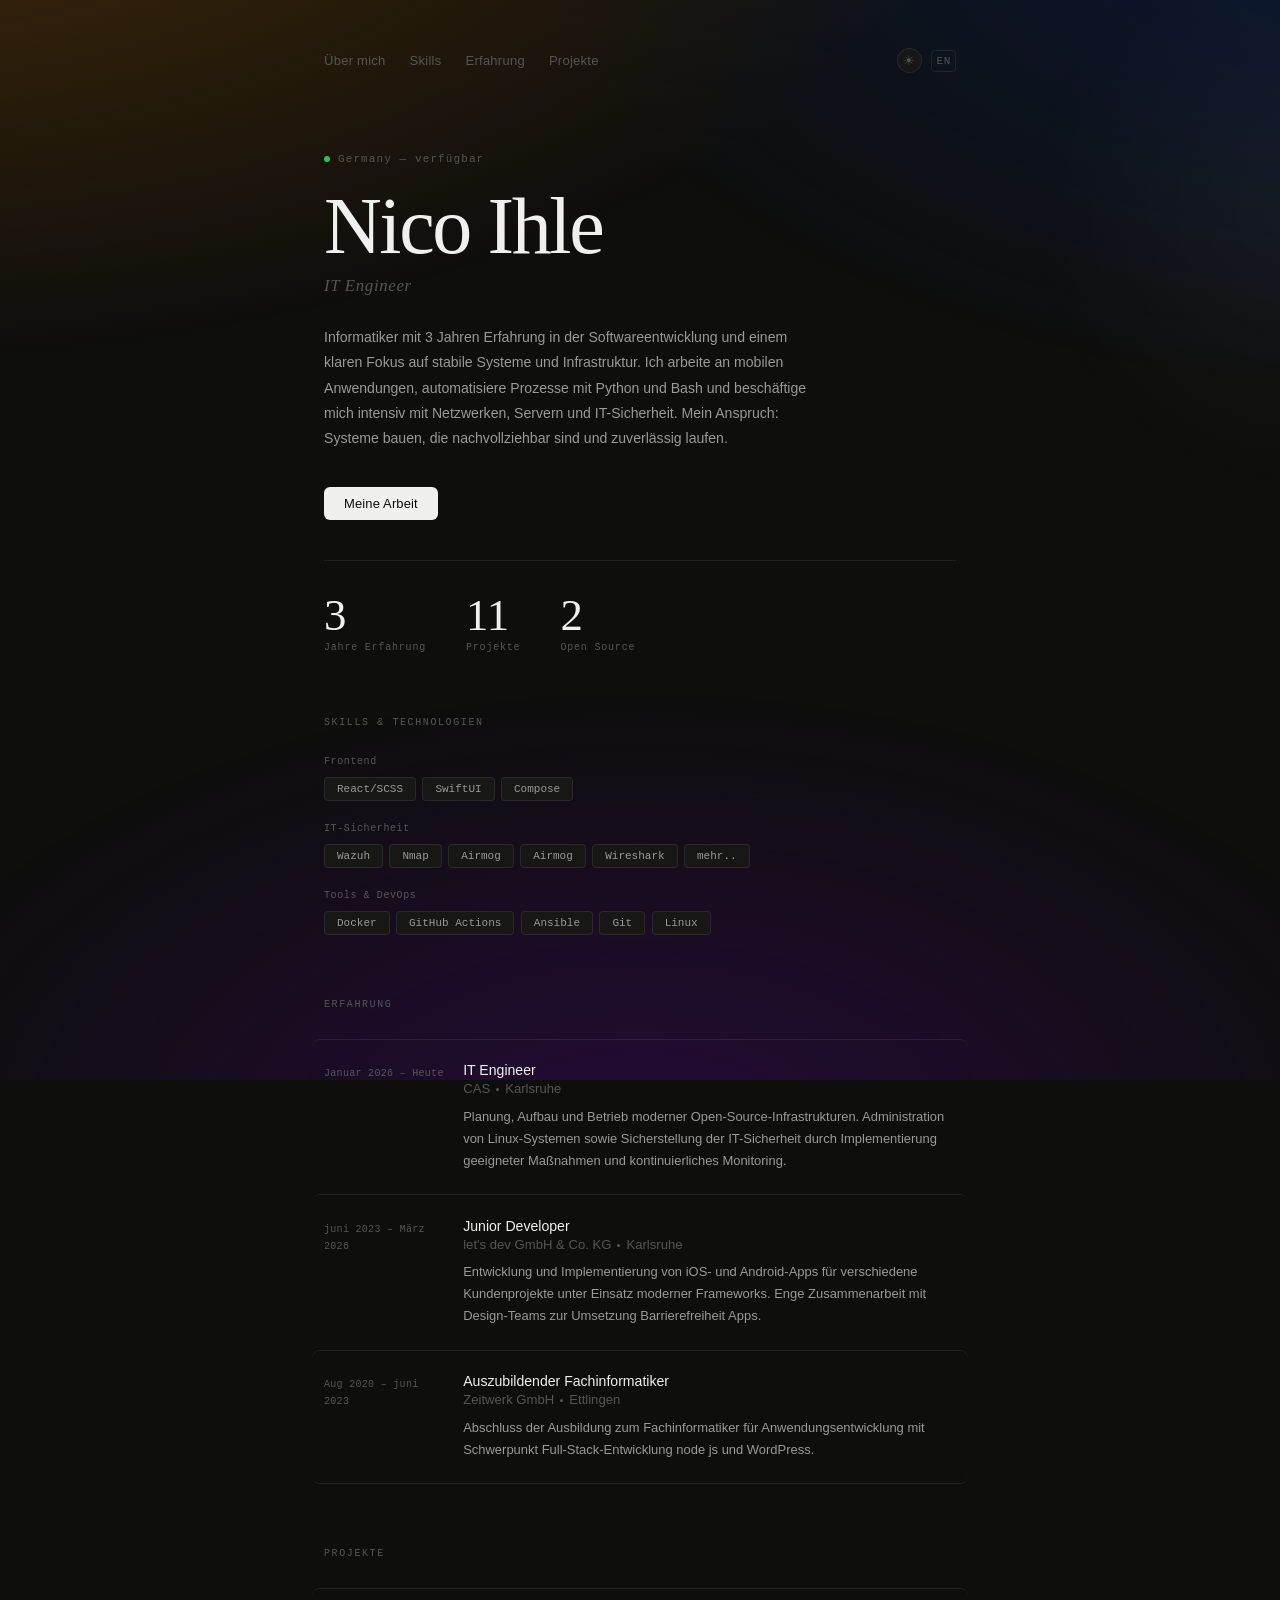
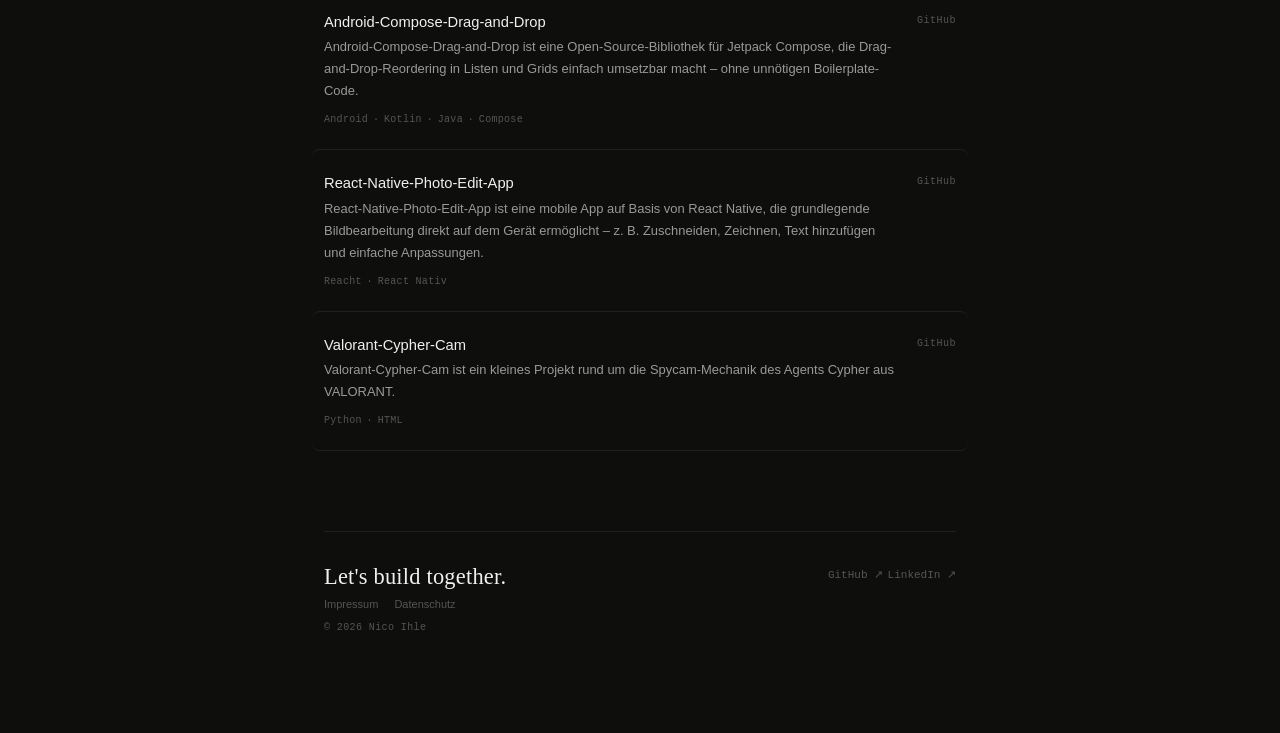
==== index.html @ 276a1f9c "index.html aktualisieren" ====
<!DOCTYPE html>
<html lang="de" data-theme="dark"><head><meta http-equiv="Content-Type" content="text/html; charset=UTF-8">
  
  <meta name="viewport" content="width=device-width, initial-scale=1.0">
  <title>Nico Ihle | Developer</title>
  <style>
       *, *::before, *::after { box-sizing: border-box; margin: 0; padding: 0; }

    /* ── LIGHT MODE ── */
    :root {
      --fg:     #1a1a1a;
      --fg2:    #555;
      --fg3:    #999;
      --border: rgba(0,0,0,0.1);
      --bg:     #faf9f6;
      --bg2:    #f0efe9;
      --bg3:    #e6e5de;
      --spot:   rgba(0,0,0,0.035);
      --grad1:  rgba(255,224,150,0.75);
      --grad2:  rgba(180,215,255,0.65);
      --grad3:  rgba(220,195,255,0.55);
    }

    /* ── DARK MODE ── */
    [data-theme="dark"] {
      --fg:     #f0f0ee;
      --fg2:    #999;
      --fg3:    #555;
      --border: rgba(255,255,255,0.08);
      --bg:     #0e0e0d;
      --bg2:    #171716;
      --bg3:    #1e1e1c;
      --spot:   rgba(255,255,255,0.04);
      --grad1:  rgba(90,55,5,0.80);
      --grad2:  rgba(10,30,70,0.75);
      --grad3:  rgba(50,10,80,0.65);
    }

    @media (prefers-color-scheme: dark) {
      :root:not([data-theme="light"]) {
        --fg:     #f0f0ee;
        --fg2:    #999;
        --fg3:    #555;
        --border: rgba(255,255,255,0.08);
        --bg:     #0e0e0d;
        --bg2:    #171716;
        --bg3:    #1e1e1c;
        --spot:   rgba(255,255,255,0.04);
        --grad1:  rgba(90,55,5,0.80);
        --grad2:  rgba(10,30,70,0.75);
        --grad3:  rgba(50,10,80,0.65);
      }
    }

    html { scroll-behavior: smooth; }

    body {
      background: var(--bg);
      color: var(--fg);
      font-family: 'Jost', sans-serif;
      -webkit-font-smoothing: antialiased;
      cursor: none;
      overflow-x: hidden;
      transition: background .4s, color .4s;
    }

    /* ── GRADIENT BG ── */
    body::before {
      content: '';
      position: fixed;
      inset: -20%;
      z-index: 0;
      pointer-events: none;
      background:
        radial-gradient(ellipse 110% 80% at 5%  -5%,  var(--grad1) 0%, transparent 60%),
        radial-gradient(ellipse 90%  70% at 95%  5%,  var(--grad2) 0%, transparent 58%),
        radial-gradient(ellipse 80%  65% at 50% 105%, var(--grad3) 0%, transparent 55%);
      transition: background .4s;
    }

    /* ── CURSOR ── */
    #cursor {
      position: fixed;
      top: 0; left: 0;
      width: 10px; height: 10px;
      background: var(--fg);
      border-radius: 50%;
      pointer-events: none;
      z-index: 9999;
      transform: translate(-50%, -50%);
      transition: width .18s cubic-bezier(.16,1,.3,1), height .18s cubic-bezier(.16,1,.3,1);
      mix-blend-mode: difference;
    }
    #cursor.expand { width: 44px; height: 44px; }

    /* ── SPOTLIGHT ── */
    #spotlight {
      position: fixed;
      top: 0; left: 0;
      width: 600px; height: 600px;
      border-radius: 50%;
      background: radial-gradient(circle, var(--spot) 0%, transparent 68%);
      pointer-events: none;
      z-index: 0;
      transform: translate(-50%, -50%);
    }

    /* ── LAYOUT ── */
    .wrap {
      max-width: 680px;
      margin: 0 auto;
      padding: 3rem 1.5rem 6rem;
      position: relative;
      z-index: 2;
    }

    /* ── NAV ── */
    nav {
      display: flex;
      justify-content: space-between;
      align-items: center;
      margin-bottom: 5rem;
      opacity: 0;
      animation: slideDown .6s .05s cubic-bezier(.16,1,.3,1) forwards;
    }
    @keyframes slideDown {
      from { opacity: 0; transform: translateY(-14px); }
      to   { opacity: 1; transform: translateY(0); }
    }
    .nav-left  { display: flex; gap: 1.5rem; }
    .nav-right { display: flex; align-items: center; gap: .6rem; }

    .nav-left a {
      font-size: 13px;
      color: var(--fg3);
      text-decoration: none;
      letter-spacing: .02em;
      position: relative;
      transition: color .2s;
      cursor: none;
    }
    .nav-left a::after {
      content: '';
      position: absolute;
      bottom: -2px; left: 0;
      width: 0; height: 1px;
      background: var(--fg);
      transition: width .25s cubic-bezier(.16,1,.3,1);
    }
    .nav-left a:hover { color: var(--fg); }
    .nav-left a:hover::after { width: 100%; }

    .lang {
      font-size: 11px;
      color: var(--fg3);
      font-family: 'DM Mono', monospace;
      border: 0.5px solid var(--border);
      padding: 4px 4px;
      border-radius: 4px;
      cursor: none;
      text-decoration: none;
      letter-spacing: .06em;
      transition: color .2s, border-color .2s;
    }
    .lang:hover { color: var(--fg); border-color: var(--fg3); }

    #theme-btn {
      width: 25px; height: 25px;
      border-radius: 50%;
      border: 0.5px solid var(--border);
      background: var(--bg2);
      color: var(--fg3);
      font-size: 13px;
      display: flex; align-items: center; justify-content: center;
      cursor: none;
      transition: background .2s, border-color .2s, transform .2s cubic-bezier(.16,1,.3,1);
    }
    #theme-btn:hover { background: var(--bg3); border-color: var(--fg3); transform: scale(1.1) rotate(20deg); }

    /* ── HERO ── */
    .location {
      font-size: 11px;
      color: var(--fg3);
      font-family: 'DM Mono', monospace;
      letter-spacing: .10em;
      margin-bottom: 1.2rem;
      display: flex; align-items: center; gap: .5rem;
      opacity: 0;
      animation: fadeUp .5s .15s cubic-bezier(.16,1,.3,1) forwards;
    }
    .dot-green {
      width: 6px; height: 6px;
      border-radius: 50%;
      background: #22c55e;
      flex-shrink: 0;
      animation: pulse 2.5s ease-in-out infinite;
    }
    @keyframes pulse {
      0%,100% { opacity:1; transform:scale(1); }
      50%      { opacity:.4; transform:scale(.75); }
    }

    h1 {
      font-family: 'Cormorant Garamond', serif;
      font-size: clamp(3.1rem, 9vw, 5rem);
      font-weight: 300;
      line-height: 1.05;
      letter-spacing: -.03em;
      color: var(--fg);
      margin-bottom: .5rem;
      opacity: 0;
      animation: fadeUp .6s .22s cubic-bezier(.16,1,.3,1) forwards;
    }
    .subtitle {
      font-size: 1.05rem;
      color: var(--fg3);
      margin-bottom: 1.8rem;
      font-weight: 300;
      font-family: 'Cormorant Garamond', serif;
      font-style: italic;
      letter-spacing: .04em;
      opacity: 0;
      animation: fadeUp .6s .30s cubic-bezier(.16,1,.3,1) forwards;
    }
    .bio {
      font-size: .88rem;
      line-height: 1.8;
      color: var(--fg2);
      max-width: 500px;
      margin-bottom: 2.2rem;
      opacity: 0;
      animation: fadeUp .6s .38s cubic-bezier(.16,1,.3,1) forwards;
    }
    .hero-actions {
      display: flex; gap: 1rem; align-items: center;
      opacity: 0;
      animation: fadeUp .6s .46s cubic-bezier(.16,1,.3,1) forwards;
    }

    @keyframes fadeUp {
      from { opacity:0; transform:translateY(22px); }
      to   { opacity:1; transform:translateY(0); }
    }

    .btn-primary {
      display: inline-flex; align-items: center; gap: .5rem;
      font-size: 13px; font-weight: 500;
      color: var(--bg);
      background: var(--fg);
      text-decoration: none;
      padding: 9px 20px;
      border-radius: 6px;
      cursor: none;
      letter-spacing: .01em;
      transition: transform .25s cubic-bezier(.16,1,.3,1), opacity .2s;
    }
    .btn-primary:hover { transform: translateY(-2px); opacity: .85; }
    .btn-primary:active { transform: scale(.98); }

    .btn-ghost {
      font-size: 13px;
      color: var(--fg2);
      text-decoration: none;
      cursor: none;
      position: relative;
      transition: color .2s;
    }
    .btn-ghost::after {
      content: '';
      position: absolute;
      bottom: -1px; left: 0;
      width: 100%; height: 1px;
      background: currentColor;
      transform-origin: left;
      transition: transform .25s cubic-bezier(.16,1,.3,1);
    }
    .btn-ghost:hover { color: var(--fg); }
    .btn-ghost:hover::after { transform: scaleX(0); transform-origin: right; }

    /* ── STATS ── */
    .stats {
      display: flex; gap: 2.5rem;
      margin-top: 2.5rem;
      padding-top: 2rem;
      border-top: 0.5px solid var(--border);
      opacity: 0;
      animation: fadeUp .6s .54s cubic-bezier(.16,1,.3,1) forwards;
    }
    .stat-val {
      font-family: 'Cormorant Garamond', serif;
      font-size: 2.8rem; line-height: 1;
      font-weight: 300;
      color: var(--fg);
      margin-bottom: .25rem;
    }
    .stat-lbl { font-size: 10px; color: var(--fg3); font-family: 'DM Mono', monospace; letter-spacing: .08em; }

    /* ── SECTIONS ── */
    .section { margin-top: 4rem; }
    .section-label {
      font-family: 'DM Mono', monospace;
      font-size: 10px;
      letter-spacing: .16em;
      color: var(--fg3);
      text-transform: uppercase;
      margin-bottom: 1.8rem;
    }

    /* ── SCROLL REVEAL ── */
    .reveal {
      opacity: 0;
      transform: translateY(28px);
      transition: opacity .75s cubic-bezier(.16,1,.3,1), transform .75s cubic-bezier(.16,1,.3,1);
    }
    .reveal.visible { opacity: 1; transform: translateY(0); }

    /* ── SKILLS ── */
    .skills-group { margin-bottom: 1.4rem; }
    .skills-group-name {
      font-size: 10px; color: var(--fg3);
      font-family: 'DM Mono', monospace;
      letter-spacing: .06em;
      margin-bottom: .6rem;
    }
    .skills-pills { display: flex; flex-wrap: wrap; gap: .4rem; }
    .pill {
      font-size: 11px;
      font-family: 'DM Mono', monospace;
      color: var(--fg2);
      background: var(--bg2);
      border: 0.5px solid var(--border);
      padding: 5px 12px;
      border-radius: 4px;
      cursor: none;
      transition: background .2s, border-color .15s, color .15s, transform .2s cubic-bezier(.16,1,.3,1);
    }
    .pill:hover { background: var(--fg); color: var(--bg); border-color: var(--fg); transform: translateY(-3px); }

    /* ── EXPERIENCE ── */
    .exp-list { display: flex; flex-direction: column; }
    .exp-item {
      display: grid;
      grid-template-columns: 120px 1fr;
      gap: 1.2rem;
      padding: 1.4rem 12px;
      border-top: 0.5px solid var(--border);
      border-radius: 8px;
      margin: 0 -12px;
      cursor: none;
      position: relative;
      overflow: hidden;
      transition: background .25s;
    }
    .exp-item::before {
      content: '';
      position: absolute;
      left: 0; top: 0;
      width: 2px; height: 0;
      background: var(--fg);
      transition: height .35s cubic-bezier(.16,1,.3,1);
      border-radius: 0 2px 2px 0;
    }
    .exp-item:hover { background: var(--bg2); }
    .exp-item:hover::before { height: 100%; }
    .exp-list .exp-item:last-child { border-bottom: 0.5px solid var(--border); }

    .exp-date { font-size: 10px; font-family: 'DM Mono', monospace; color: var(--fg3); padding-top: 3px; line-height: 1.7; letter-spacing: .03em; }
    .exp-role { font-size: .88rem; font-weight: 500; color: var(--fg); margin-bottom: 3px; transition: letter-spacing .3s; }
    .exp-item:hover .exp-role { letter-spacing: .015em; }
    .exp-company { font-size: .82rem; color: var(--fg3); margin-bottom: .6rem; }
    .exp-dot { display: inline-block; width: 3px; height: 3px; border-radius: 50%; background: var(--fg3); margin: 0 6px; vertical-align: middle; }
    .exp-desc { font-size: .81rem; line-height: 1.7; color: var(--fg2); }

    /* ── PROJECTS ── */
    .proj-list { display: flex; flex-direction: column; }
    .proj-item {
      padding: 1.5rem 12px;
      border-top: 0.5px solid var(--border);
      display: grid;
      grid-template-columns: 1fr auto;
      gap: 1.2rem;
      align-items: start;
      border-radius: 8px;
      margin: 0 -12px;
      cursor: none;
      transition: background .25s, transform .3s cubic-bezier(.16,1,.3,1);
    }
    .proj-item:hover { background: var(--bg2); transform: translateX(6px); }
    .proj-list .proj-item:last-child { border-bottom: 0.5px solid var(--border); }

    .proj-name {
      font-size: .92rem; font-weight: 500;
      color: var(--fg);
      margin-bottom: .4rem;
      display: inline-flex; align-items: center; gap: .4rem;
    }
    .arrow-icon {
      font-size: 11px; color: var(--fg3);
      opacity: 0;
      transform: translate(-5px, 4px);
      transition: opacity .2s, transform .25s cubic-bezier(.16,1,.3,1);
      display: inline-block;
    }
    .proj-item:hover .arrow-icon { opacity: 1; transform: translate(0,0); }

    .proj-desc { font-size: .81rem; line-height: 1.7; color: var(--fg2); margin-bottom: .75rem; }
    .proj-tags { display: flex; flex-wrap: wrap; gap: .3rem; }
    .proj-tag { font-size: 10px; font-family: 'DM Mono', monospace; color: var(--fg3); letter-spacing: .03em; }
    .proj-tag + .proj-tag::before { content: '·'; margin-right: .3rem; }

    .proj-links { display: flex; flex-direction: column; gap: .5rem; align-items: flex-end; padding-top: 2px; }
    .proj-link {
      font-size: 10px; font-family: 'DM Mono', monospace;
      color: var(--fg3); text-decoration: none; cursor: none;
      letter-spacing: .05em; transition: color .2s;
      position: relative;
    }
    .proj-link::after {
      content: '';
      position: absolute;
      bottom: -1px; left: 0;
      width: 0; height: 1px;
      background: var(--fg);
      transition: width .22s cubic-bezier(.16,1,.3,1);
    }
    .proj-link:hover { color: var(--fg); }
    .proj-link:hover::after { width: 100%; }

    /* ── FOOTER ── */
    footer {
      margin-top: 5rem;
      padding-top: 2rem;
      border-top: 0.5px solid var(--border);
      display: flex;
      justify-content: space-between;
      align-items: flex-start;
    }
    .footer-cta { font-family: 'Cormorant Garamond', serif; font-size: 1.4rem; font-weight: 300; color: var(--fg); letter-spacing: .01em; }
    .footer-meta { display: flex; gap: 1rem; margin-top: .5rem; }
    .footer-meta a { font-size: 11px; color: var(--fg3); text-decoration: none; transition: color .2s; cursor: none; }
    .footer-meta a:hover { color: var(--fg2); }
    .copyright { font-size: 10px; font-family: 'DM Mono', monospace; color: var(--fg3); margin-top: .75rem; letter-spacing: .04em; }
    .footer-socials {flex-direction: column; align-items: flex-end; gap: .5rem; }
    .footer-socials a { font-size: 11px; font-family: 'DM Mono', monospace; color: var(--fg3); text-decoration: none; transition: color .2s; cursor: none; }
    .footer-socials a:hover { color: var(--fg2); }

    /* ── MAGNETIC ── */
    .magnetic { display: inline-block; }

    /* ── RESPONSIVE ── */
    @media (max-width: 500px) {
      body { cursor: auto; }
      #cursor, #spotlight { display: none; }
      h1 { font-size: 2.4rem; }
      .exp-item { grid-template-columns: 1fr; gap: .3rem; }
      .proj-item { grid-template-columns: 1fr; }
      .proj-links { flex-direction: row; }
      footer { flex-direction: column; gap: 1.5rem; }
      .stats { gap: 1.5rem; }
    }
  </style>
</head>
<body>

<div id="cursor" style="left: 1307px; top: 209px;"></div>
<div id="spotlight" style="left: 1307px; top: 209px;"></div>

<div class="wrap">

  <!-- NAV -->
  <nav>
    <div class="nav-left">
      <a href="#about">Über mich</a>
      <a href="#skills">Skills</a>
      <a href="#experience">Erfahrung</a>
      <a href="#projects">Projekte</a>
    </div>
    <div class="nav-right">
      <button id="theme-btn" title="Theme wechseln">☀</button>
      <a class="lang" href="#">EN</a>
    </div>
  </nav>

  <!-- HERO -->
  <section id="about">
    <div class="location">
      <span class="dot-green"></span>
      Germany — verfügbar
    </div>
    <h1 id="hero-name">Nico Ihle</h1>
    <p class="subtitle">IT Engineer</p>
    <p class="bio">
      Informatiker mit 3 Jahren Erfahrung in der Softwareentwicklung und einem klaren Fokus auf stabile Systeme und Infrastruktur. Ich arbeite an mobilen Anwendungen, automatisiere Prozesse mit Python und Bash und beschäftige mich intensiv mit Netzwerken, Servern und IT-Sicherheit. Mein Anspruch: Systeme bauen, die nachvollziehbar sind und zuverlässig laufen.
    </p>
    <div class="hero-actions">
      <a class="btn-primary magnetic" href="#projects">Meine Arbeit</a>
    </div>

    <div class="stats">
      <div>
        <div class="stat-val" data-count="4">4</div>
        <div class="stat-lbl">Jahre Erfahrung</div>
      </div>
      <div>
        <div class="stat-val" data-count="12">6</div>
        <div class="stat-lbl">Projekte</div>
      </div>
      <div>
        <div class="stat-val" data-count="3">1</div>
        <div class="stat-lbl">Open Source</div>
      </div>
    </div>
  </section>

  <!-- SKILLS -->
  <div class="section reveal visible" id="skills">
    <div class="section-label">Skills &amp; Technologien</div>

    <div class="skills-group">
      <div class="skills-group-name">Frontend</div>
      <div class="skills-pills">
        <span class="pill">React/SCSS</span>
        <span class="pill">SwiftUI</span>
        <span class="pill">Compose</span>
      </div>
    </div>

    <div class="skills-group">
      <div class="skills-group-name">IT-Sicherheit</div>
      <div class="skills-pills">
        <span class="pill">Wazuh</span>
        <span class="pill">Nmap</span>
        <span class="pill">Airmog</span>
        <span class="pill">Airmog</span>
        <span class="pill">Wireshark</span>
        <span class="pill">mehr..</span>
      </div>
    </div>

    <div class="skills-group">
      <div class="skills-group-name">Tools &amp; DevOps</div>
      <div class="skills-pills">
        <span class="pill">Docker</span>
        <span class="pill">GitHub Actions</span>
        <span class="pill">Ansible</span>
        <span class="pill">Git</span>
        <span class="pill">Linux</span>
      </div>
    </div>
  </div>

  <!-- EXPERIENCE -->
  <div class="section reveal visible" id="experience">
    <div class="section-label">Erfahrung</div>
    <div class="exp-list">

      <div class="exp-item">
        <div class="exp-date">Januar 2026 – Heute</div>
        <div>
          <div class="exp-role">IT Engineer</div>
          <div class="exp-company">CAS<span class="exp-dot"></span>Karlsruhe</div>
          <div class="exp-desc">
            Planung, Aufbau und Betrieb moderner Open-Source-Infrastrukturen. Administration von Linux-Systemen sowie Sicherstellung der IT-Sicherheit durch Implementierung geeigneter Maßnahmen und kontinuierliches Monitoring.
          </div>
        </div>
      </div>

      <div class="exp-item">
        <div class="exp-date">juni 2023 – März 2026</div>
        <div>
          <div class="exp-role"> Junior Developer</div>
          <div class="exp-company">let's dev GmbH & Co. KG<span class="exp-dot"></span>Karlsruhe</div>
          <div class="exp-desc">
              Entwicklung und Implementierung von iOS- und Android-Apps für verschiedene Kundenprojekte unter Einsatz moderner Frameworks. Enge Zusammenarbeit mit Design-Teams zur Umsetzung Barrierefreiheit Apps.
          </div>
        </div>
      </div>

      <div class="exp-item">
        <div class="exp-date">Aug 2020 – juni 2023</div>
        <div>
          <div class="exp-role">Auszubildender Fachinformatiker</div>
          <div class="exp-company">Zeitwerk GmbH<span class="exp-dot"></span>Ettlingen</div>
          <div class="exp-desc">
            Abschluss der Ausbildung zum Fachinformatiker für Anwendungsentwicklung mit Schwerpunkt Full-Stack-Entwicklung node js und WordPress.
          </div>
        </div>
      </div>

    </div>
  </div>

  <!-- PROJECTS -->
  <div class="section reveal visible" id="projects">
    <div class="section-label">Projekte</div>
    <div class="proj-list">

      <div class="proj-item">
        <div>
          <div class="proj-name">Android-Compose-Drag-and-Drop <span class="arrow-icon">↗</span></div>
          <div class="proj-desc">
            Android-Compose-Drag-and-Drop ist eine Open-Source-Bibliothek für Jetpack Compose, die Drag-and-Drop-Reordering in Listen und Grids einfach umsetzbar macht – ohne unnötigen Boilerplate-Code.
          </div>
          <div class="proj-tags">
            <span class="proj-tag">Android</span>
            <span class="proj-tag">Kotlin</span>
            <span class="proj-tag">Java</span>
            <span class="proj-tag">Compose</span>
          </div>
        </div>
        <div class="proj-links">
          <a class="proj-link" href="https://github.com/Nico-T-Ihle/Android-Compose-Drag-and-Drop">GitHub</a>
        </div>
      </div>

      <div class="proj-item">
        <div>
          <div class="proj-name">React-Native-Photo-Edit-App <span class="arrow-icon">↗</span></div>
          <div class="proj-desc">
                React-Native-Photo-Edit-App ist eine mobile App auf Basis von React Native, die grundlegende Bildbearbeitung direkt auf dem Gerät ermöglicht – z. B. Zuschneiden, Zeichnen, Text hinzufügen und einfache Anpassungen.
          </div>
          <div class="proj-tags">
            <span class="proj-tag">Reacht</span>
            <span class="proj-tag">React Nativ</span>
          </div>
        </div>
        <div class="proj-links">
          <a class="proj-link" href="https://github.com/Nico-T-Ihle/React-Native-Photo-Edit-App">GitHub</a>
        </div>
      </div>

      <div class="proj-item">
        <div>
          <div class="proj-name">Valorant-Cypher-Cam <span class="arrow-icon">↗</span></div>
          <div class="proj-desc">
              Valorant-Cypher-Cam ist ein kleines Projekt rund um die Spycam-Mechanik des Agents Cypher aus VALORANT.
          </div>
          <div class="proj-tags">
            <span class="proj-tag">Python</span>
            <span class="proj-tag">HTML</span>
          </div>
        </div>
        <div class="proj-links">
          <a class="proj-link" href="https://github.com/Nico-T-Ihle/Valorant-Cypher-Cam>GitHub">GitHub</a>
        </div>
      </div>

    </div>
  </div>

  <!-- FOOTER -->
  <footer class="reveal">
    <div>
      <div class="footer-cta">Let's build together.</div>
      <div class="footer-meta">
        <a href="impressum.html">Impressum</a>
        <a href="datenschutz.html">Datenschutz</a>
      </div>
      <div class="copyright">© 2026 Nico Ihle</div>
    </div>
    <div class="footer-socials">
      <a href="https://github.com/Nico-T-Ihle">GitHub ↗</a>
      <a href="https://www.linkedin.com/in/nico-ihle">LinkedIn ↗</a>
    </div>
  </footer>

</div><!-- /.wrap -->

<script>
  // ── THEME TOGGLE
  const root      = document.documentElement;
  const themeBtn  = document.getElementById('theme-btn');

  function isDark() {
    if (root.dataset.theme) return root.dataset.theme === 'dark';
    return window.matchMedia('(prefers-color-scheme: dark)').matches;
  }
  function applyTheme(dark) {
    root.dataset.theme      = dark ? 'dark' : 'light';
    themeBtn.textContent    = dark ? '☀'   : '☾';
  }
  applyTheme(isDark());
  themeBtn.addEventListener('click', () => applyTheme(!isDark()));

  // ── CURSOR
  const cursor    = document.getElementById('cursor');
  const spotlight = document.getElementById('spotlight');

  document.addEventListener('mousemove', e => {
    cursor.style.left    = e.clientX + 'px';
    cursor.style.top     = e.clientY + 'px';
    spotlight.style.left = e.clientX + 'px';
    spotlight.style.top  = e.clientY + 'px';
  });

  document.querySelectorAll('a, button, .pill, .exp-item, .proj-item').forEach(el => {
    el.addEventListener('mouseenter', () => cursor.classList.add('expand'));
    el.addEventListener('mouseleave', () => cursor.classList.remove('expand'));
  });

  // ── SCROLL REVEAL
  const revealObs = new IntersectionObserver(entries => {
    entries.forEach(e => {
      if (e.isIntersecting) { e.target.classList.add('visible'); revealObs.unobserve(e.target); }
    });
  }, { threshold: 0.08 });
  document.querySelectorAll('.reveal').forEach(el => revealObs.observe(el));

  // ── COUNTER ANIMATION
  function animateCount(el, target, duration) {
    let start = null;
    const step = ts => {
      if (!start) start = ts;
      const p    = Math.min((ts - start) / duration, 1);
      const ease = 1 - Math.pow(1 - p, 4);
      el.textContent = Math.floor(ease * target);
      if (p < 1) requestAnimationFrame(step);
      else el.textContent = target;
    };
    requestAnimationFrame(step);
  }
  const statsObs = new IntersectionObserver(entries => {
    if (entries[0].isIntersecting) {
      document.querySelectorAll('[data-count]').forEach((el, i) => {
        setTimeout(() => animateCount(el, parseInt(el.dataset.count), 1400), i * 120);
      });
      statsObs.disconnect();
    }
  }, { threshold: 0.5 });
  const statsEl = document.querySelector('.stats');
  if (statsEl) statsObs.observe(statsEl);

  // ── TEXT SCRAMBLE
  const CHARS = 'ABCDEFGHIJKLMNOPQRSTUVWXYZabcdefghijklmnopqrstuvwxyz0123456789';
  function scramble(el, finalText, duration) {
    const total = duration / 16;
    let frame = 0;
    const id = setInterval(() => {
      el.textContent = finalText.split('').map((ch, i) => {
        if (ch === ' ') return ' ';
        return (frame / total > i / finalText.length)
          ? ch : CHARS[Math.floor(Math.random() * CHARS.length)];
      }).join('');
      if (++frame > total) { el.textContent = finalText; clearInterval(id); }
    }, 16);
  }
  window.addEventListener('load', () => {
    setTimeout(() => scramble(document.getElementById('hero-name'), 'Nico Ihle', 900), 350);
  });

  // ── MAGNETIC BUTTON
  document.querySelectorAll('.magnetic').forEach(btn => {
    btn.addEventListener('mousemove', e => {
      const r  = btn.getBoundingClientRect();
      const dx = e.clientX - (r.left + r.width  / 2);
      const dy = e.clientY - (r.top  + r.height / 2);
      btn.style.transition = 'transform .1s';
      btn.style.transform  = `translate(${dx * 0.28}px, ${dy * 0.28}px)`;
    });
    btn.addEventListener('mouseleave', () => {
      btn.style.transition = 'transform .45s cubic-bezier(.16,1,.3,1), opacity .2s';
      btn.style.transform  = '';
    });
  });
</script>



</body></html>
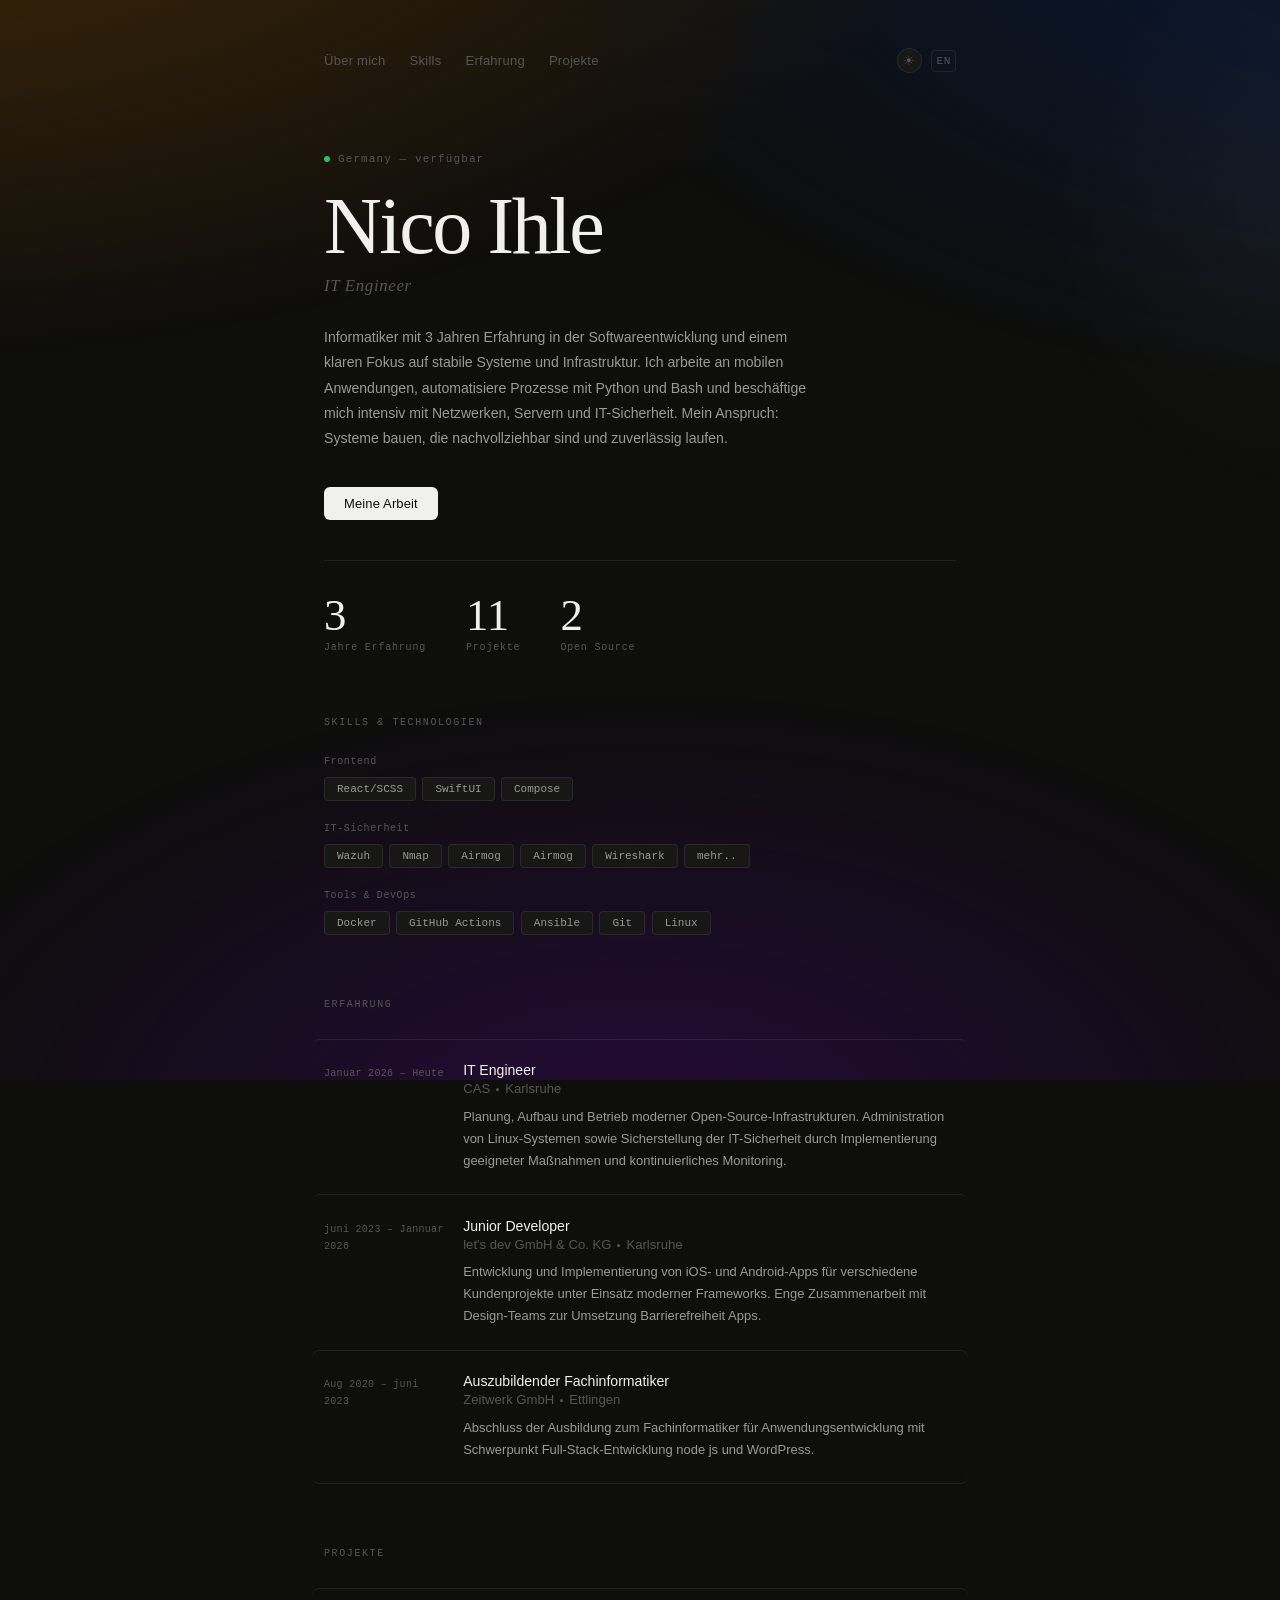
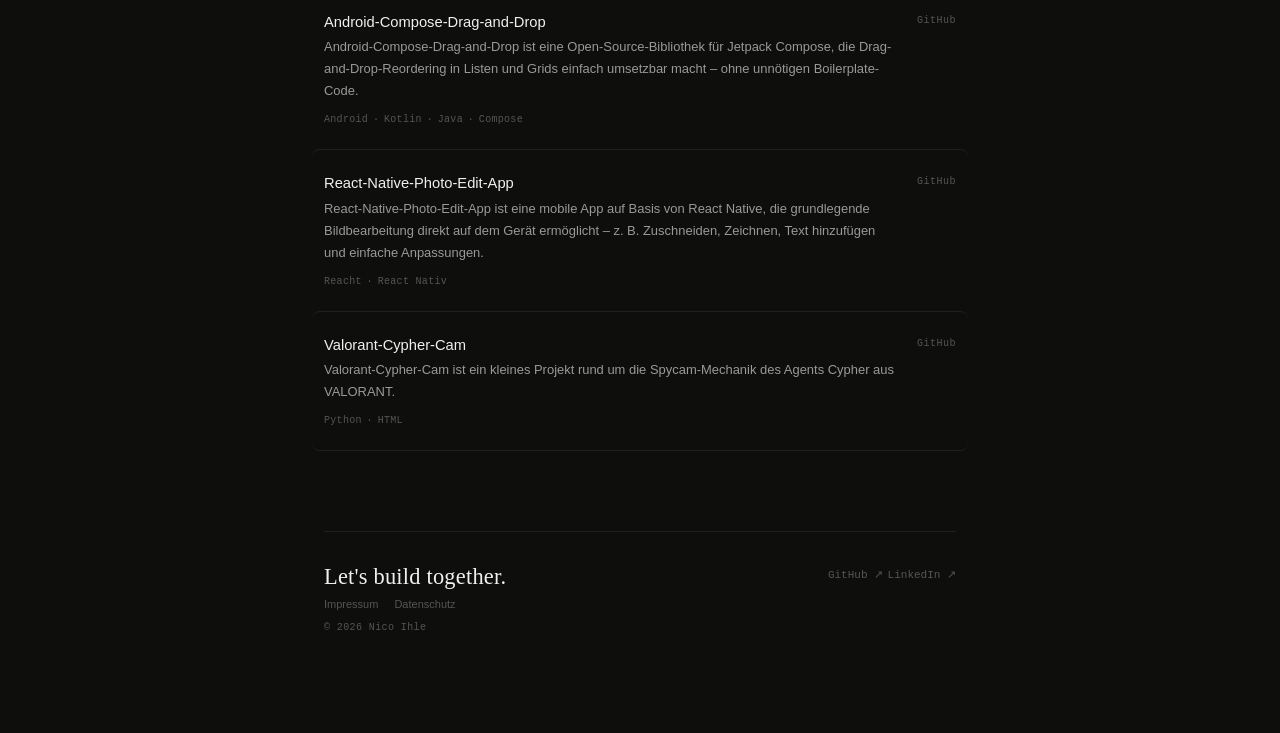
==== commit 5c78a3eb: "index.html aktualisieren" ====
--- a/index.html
+++ b/index.html
@@ -566,7 +566,7 @@
       </div>
 
       <div class="exp-item">
-        <div class="exp-date">juni 2023 – März 2026</div>
+        <div class="exp-date">juni 2023 – Jannuar 2026</div>
         <div>
           <div class="exp-role"> Junior Developer</div>
           <div class="exp-company">let's dev GmbH & Co. KG<span class="exp-dot"></span>Karlsruhe</div>
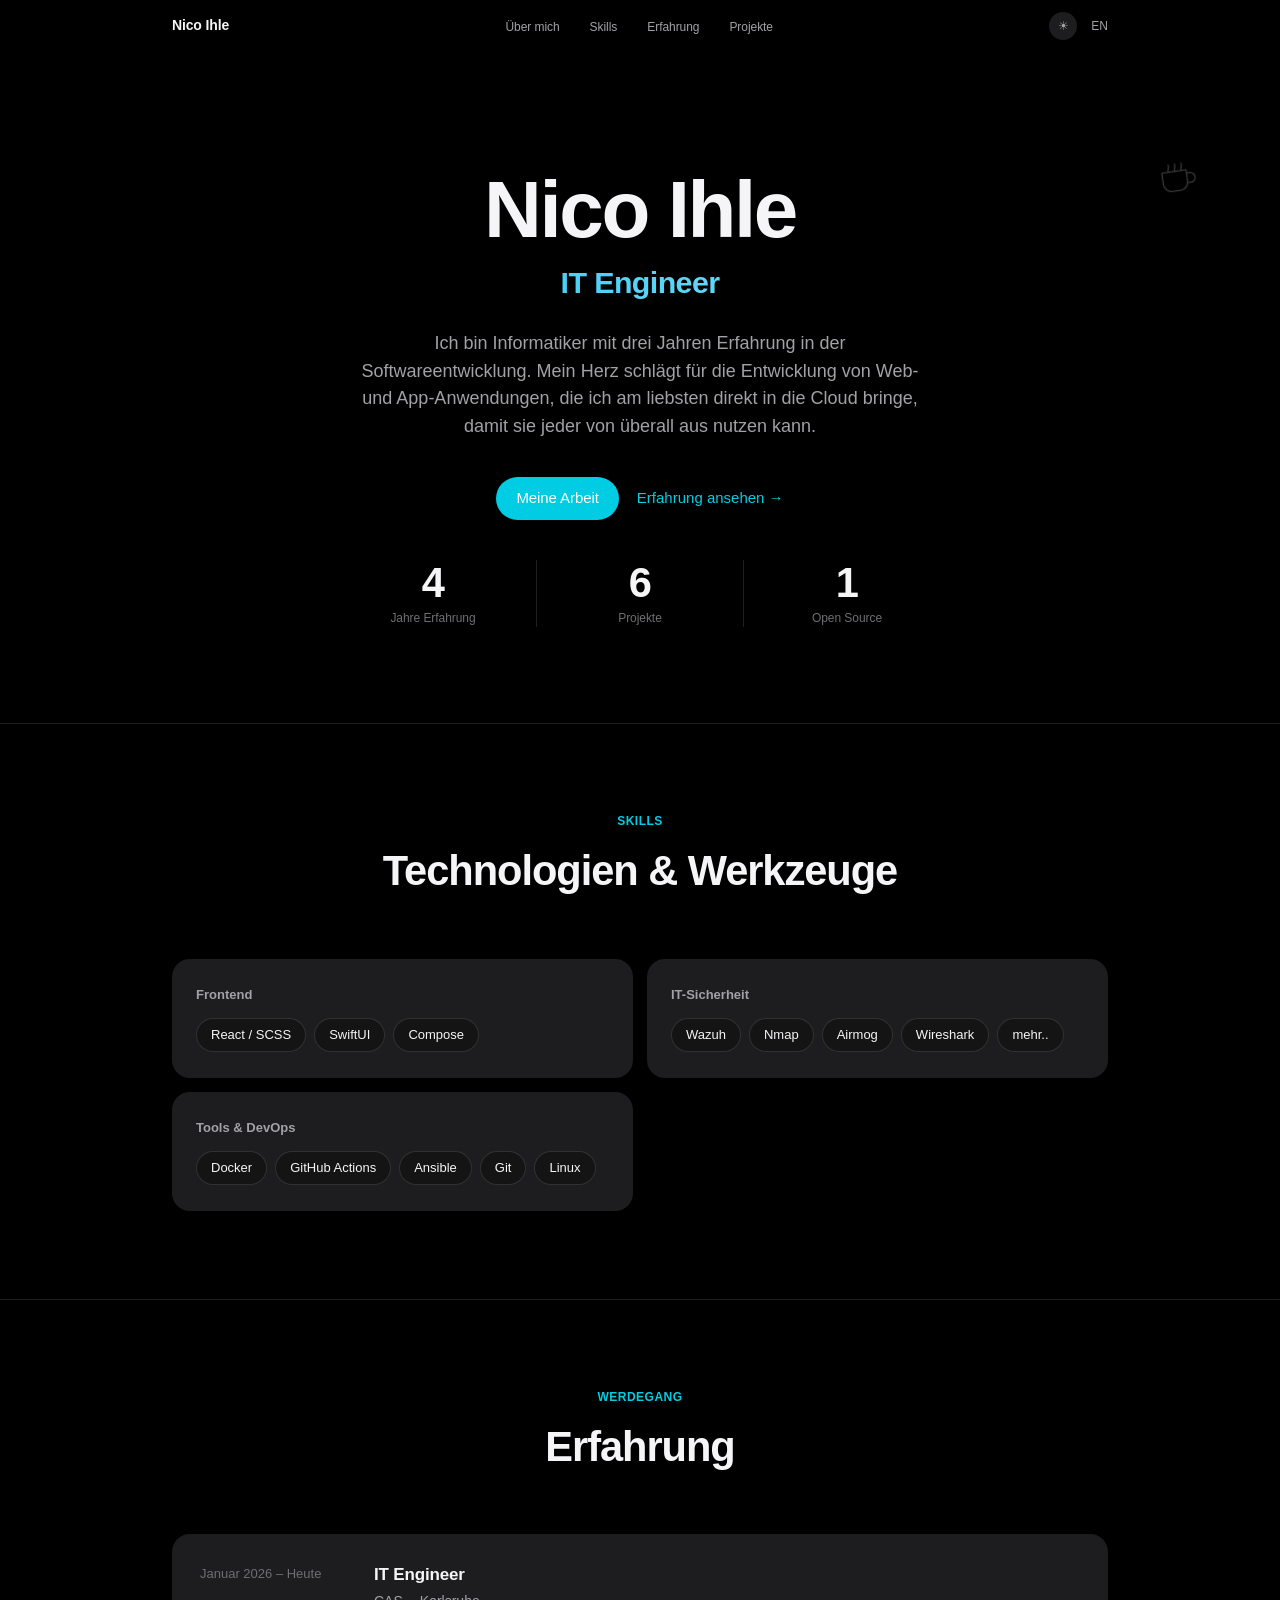
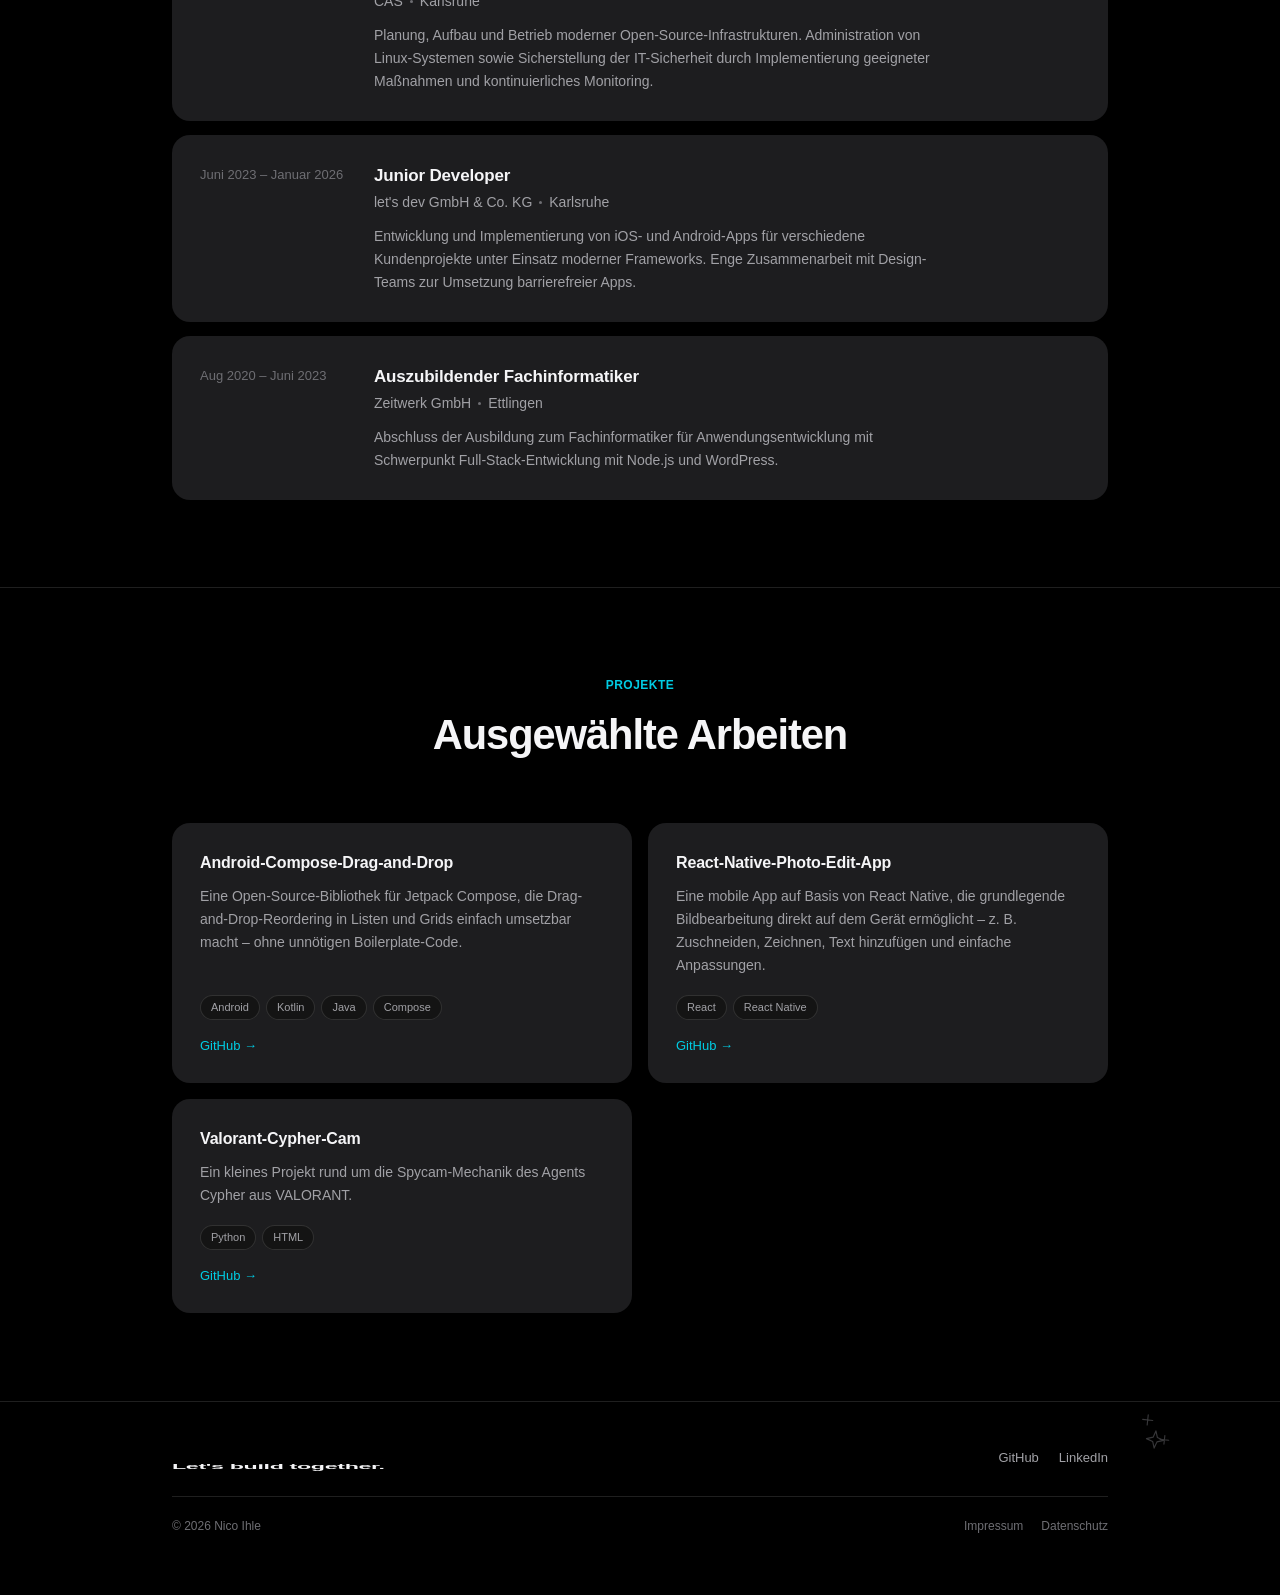
==== commit 0c9582c2: "Feat: update ui" ====
--- a/index.html
+++ b/index.html
@@ -1,559 +1,694 @@
 <!DOCTYPE html>
-<html lang="de" data-theme="dark"><head><meta http-equiv="Content-Type" content="text/html; charset=UTF-8">
-  
-  <meta name="viewport" content="width=device-width, initial-scale=1.0">
-  <title>Nico Ihle | Developer</title>
-  <style>
-       *, *::before, *::after { box-sizing: border-box; margin: 0; padding: 0; }
-
-    /* ── LIGHT MODE ── */
-    :root {
-      --fg:     #1a1a1a;
-      --fg2:    #555;
-      --fg3:    #999;
-      --border: rgba(0,0,0,0.1);
-      --bg:     #faf9f6;
-      --bg2:    #f0efe9;
-      --bg3:    #e6e5de;
-      --spot:   rgba(0,0,0,0.035);
-      --grad1:  rgba(255,224,150,0.75);
-      --grad2:  rgba(180,215,255,0.65);
-      --grad3:  rgba(220,195,255,0.55);
+<html lang="de" data-theme="dark">
+<head>
+<meta http-equiv="Content-Type" content="text/html; charset=UTF-8">
+<meta name="viewport" content="width=device-width, initial-scale=1.0">
+<title>Nico Ihle | IT Engineer</title>
+<style>
+  *, *::before, *::after { box-sizing: border-box; margin: 0; padding: 0; }
+
+  /* ── LIGHT MODE ── */
+  :root {
+    --bg:        #ffffff;
+    --bg-alt:    #f5f5f7;
+    --bg-card:   #ffffff;
+    --text:      #1d1d1f;
+    --text-sec:  #6e6e73;
+    --text-ter:  #86868b;
+    --border:    rgba(0,0,0,0.08);
+    --accent:    #00cce3;
+    --accent-h:  #00cce3;
+    --nav-bg:    rgba(255,255,255,0.75);
+    --green:     #29c15a;
+    --shadow:    0 20px 40px -20px rgba(0,0,0,0.14);
+  }
+
+  /* ── DARK MODE ── */
+  [data-theme="dark"] {
+    --bg:        #000000;
+    --bg-alt:    #1d1d1f;
+    --bg-card:   #141414;
+    --text:      #f5f5f7;
+    --text-sec:  #a1a1a6;
+    --text-ter:  #6e6e73;
+    --border:    rgba(255,255,255,0.12);
+    --accent:    #00cce3;
+    --accent-h:  #00cce3;
+    --nav-bg:    rgba(0,0,0,0.6);
+    --green:     #32d74b;
+    --shadow:    0 20px 40px -20px rgba(0,0,0,0.6);
+  }
+
+  @media (prefers-color-scheme: dark) {
+    :root:not([data-theme="light"]) {
+      --bg:        #000000;
+      --bg-alt:    #1d1d1f;
+      --bg-card:   #141414;
+      --text:      #f5f5f7;
+      --text-sec:  #a1a1a6;
+      --text-ter:  #6e6e73;
+      --border:    rgba(255,255,255,0.12);
+      --accent:    #00cce3;
+      --accent-h:  #00cce3;
+      --nav-bg:    rgba(0,0,0,0.6);
+      --green:     #32d74b;
+      --shadow:    0 20px 40px -20px rgba(0,0,0,0.6);
     }
-
-    /* ── DARK MODE ── */
-    [data-theme="dark"] {
-      --fg:     #f0f0ee;
-      --fg2:    #999;
-      --fg3:    #555;
-      --border: rgba(255,255,255,0.08);
-      --bg:     #0e0e0d;
-      --bg2:    #171716;
-      --bg3:    #1e1e1c;
-      --spot:   rgba(255,255,255,0.04);
-      --grad1:  rgba(90,55,5,0.80);
-      --grad2:  rgba(10,30,70,0.75);
-      --grad3:  rgba(50,10,80,0.65);
-    }
-
-    @media (prefers-color-scheme: dark) {
-      :root:not([data-theme="light"]) {
-        --fg:     #f0f0ee;
-        --fg2:    #999;
-        --fg3:    #555;
-        --border: rgba(255,255,255,0.08);
-        --bg:     #0e0e0d;
-        --bg2:    #171716;
-        --bg3:    #1e1e1c;
-        --spot:   rgba(255,255,255,0.04);
-        --grad1:  rgba(90,55,5,0.80);
-        --grad2:  rgba(10,30,70,0.75);
-        --grad3:  rgba(50,10,80,0.65);
-      }
-    }
-
-    html { scroll-behavior: smooth; }
-
-    body {
-      background: var(--bg);
-      color: var(--fg);
-      font-family: 'Jost', sans-serif;
-      -webkit-font-smoothing: antialiased;
-      cursor: none;
-      overflow-x: hidden;
-      transition: background .4s, color .4s;
-    }
-
-    /* ── GRADIENT BG ── */
-    body::before {
-      content: '';
-      position: fixed;
-      inset: -20%;
-      z-index: 0;
-      pointer-events: none;
-      background:
-        radial-gradient(ellipse 110% 80% at 5%  -5%,  var(--grad1) 0%, transparent 60%),
-        radial-gradient(ellipse 90%  70% at 95%  5%,  var(--grad2) 0%, transparent 58%),
-        radial-gradient(ellipse 80%  65% at 50% 105%, var(--grad3) 0%, transparent 55%);
-      transition: background .4s;
-    }
-
-    /* ── CURSOR ── */
-    #cursor {
-      position: fixed;
-      top: 0; left: 0;
-      width: 10px; height: 10px;
-      background: var(--fg);
-      border-radius: 50%;
-      pointer-events: none;
-      z-index: 9999;
-      transform: translate(-50%, -50%);
-      transition: width .18s cubic-bezier(.16,1,.3,1), height .18s cubic-bezier(.16,1,.3,1);
-      mix-blend-mode: difference;
-    }
-    #cursor.expand { width: 44px; height: 44px; }
-
-    /* ── SPOTLIGHT ── */
-    #spotlight {
-      position: fixed;
-      top: 0; left: 0;
-      width: 600px; height: 600px;
-      border-radius: 50%;
-      background: radial-gradient(circle, var(--spot) 0%, transparent 68%);
-      pointer-events: none;
-      z-index: 0;
-      transform: translate(-50%, -50%);
-    }
-
-    /* ── LAYOUT ── */
-    .wrap {
-      max-width: 680px;
-      margin: 0 auto;
-      padding: 3rem 1.5rem 6rem;
-      position: relative;
-      z-index: 2;
-    }
-
-    /* ── NAV ── */
-    nav {
-      display: flex;
-      justify-content: space-between;
-      align-items: center;
-      margin-bottom: 5rem;
-      opacity: 0;
-      animation: slideDown .6s .05s cubic-bezier(.16,1,.3,1) forwards;
-    }
-    @keyframes slideDown {
-      from { opacity: 0; transform: translateY(-14px); }
-      to   { opacity: 1; transform: translateY(0); }
-    }
-    .nav-left  { display: flex; gap: 1.5rem; }
-    .nav-right { display: flex; align-items: center; gap: .6rem; }
-
-    .nav-left a {
-      font-size: 13px;
-      color: var(--fg3);
-      text-decoration: none;
-      letter-spacing: .02em;
-      position: relative;
-      transition: color .2s;
-      cursor: none;
-    }
-    .nav-left a::after {
-      content: '';
-      position: absolute;
-      bottom: -2px; left: 0;
-      width: 0; height: 1px;
-      background: var(--fg);
-      transition: width .25s cubic-bezier(.16,1,.3,1);
-    }
-    .nav-left a:hover { color: var(--fg); }
-    .nav-left a:hover::after { width: 100%; }
-
-    .lang {
-      font-size: 11px;
-      color: var(--fg3);
-      font-family: 'DM Mono', monospace;
-      border: 0.5px solid var(--border);
-      padding: 4px 4px;
-      border-radius: 4px;
-      cursor: none;
-      text-decoration: none;
-      letter-spacing: .06em;
-      transition: color .2s, border-color .2s;
-    }
-    .lang:hover { color: var(--fg); border-color: var(--fg3); }
-
-    #theme-btn {
-      width: 25px; height: 25px;
-      border-radius: 50%;
-      border: 0.5px solid var(--border);
-      background: var(--bg2);
-      color: var(--fg3);
-      font-size: 13px;
-      display: flex; align-items: center; justify-content: center;
-      cursor: none;
-      transition: background .2s, border-color .2s, transform .2s cubic-bezier(.16,1,.3,1);
-    }
-    #theme-btn:hover { background: var(--bg3); border-color: var(--fg3); transform: scale(1.1) rotate(20deg); }
-
-    /* ── HERO ── */
-    .location {
-      font-size: 11px;
-      color: var(--fg3);
-      font-family: 'DM Mono', monospace;
-      letter-spacing: .10em;
-      margin-bottom: 1.2rem;
-      display: flex; align-items: center; gap: .5rem;
-      opacity: 0;
-      animation: fadeUp .5s .15s cubic-bezier(.16,1,.3,1) forwards;
-    }
-    .dot-green {
-      width: 6px; height: 6px;
-      border-radius: 50%;
-      background: #22c55e;
-      flex-shrink: 0;
-      animation: pulse 2.5s ease-in-out infinite;
-    }
-    @keyframes pulse {
-      0%,100% { opacity:1; transform:scale(1); }
-      50%      { opacity:.4; transform:scale(.75); }
-    }
-
-    h1 {
-      font-family: 'Cormorant Garamond', serif;
-      font-size: clamp(3.1rem, 9vw, 5rem);
-      font-weight: 300;
-      line-height: 1.05;
-      letter-spacing: -.03em;
-      color: var(--fg);
-      margin-bottom: .5rem;
-      opacity: 0;
-      animation: fadeUp .6s .22s cubic-bezier(.16,1,.3,1) forwards;
-    }
-    .subtitle {
-      font-size: 1.05rem;
-      color: var(--fg3);
-      margin-bottom: 1.8rem;
-      font-weight: 300;
-      font-family: 'Cormorant Garamond', serif;
-      font-style: italic;
-      letter-spacing: .04em;
-      opacity: 0;
-      animation: fadeUp .6s .30s cubic-bezier(.16,1,.3,1) forwards;
-    }
-    .bio {
-      font-size: .88rem;
-      line-height: 1.8;
-      color: var(--fg2);
-      max-width: 500px;
-      margin-bottom: 2.2rem;
-      opacity: 0;
-      animation: fadeUp .6s .38s cubic-bezier(.16,1,.3,1) forwards;
-    }
-    .hero-actions {
-      display: flex; gap: 1rem; align-items: center;
-      opacity: 0;
-      animation: fadeUp .6s .46s cubic-bezier(.16,1,.3,1) forwards;
-    }
-
-    @keyframes fadeUp {
-      from { opacity:0; transform:translateY(22px); }
-      to   { opacity:1; transform:translateY(0); }
-    }
-
-    .btn-primary {
-      display: inline-flex; align-items: center; gap: .5rem;
-      font-size: 13px; font-weight: 500;
-      color: var(--bg);
-      background: var(--fg);
-      text-decoration: none;
-      padding: 9px 20px;
-      border-radius: 6px;
-      cursor: none;
-      letter-spacing: .01em;
-      transition: transform .25s cubic-bezier(.16,1,.3,1), opacity .2s;
-    }
-    .btn-primary:hover { transform: translateY(-2px); opacity: .85; }
-    .btn-primary:active { transform: scale(.98); }
-
-    .btn-ghost {
-      font-size: 13px;
-      color: var(--fg2);
-      text-decoration: none;
-      cursor: none;
-      position: relative;
-      transition: color .2s;
-    }
-    .btn-ghost::after {
-      content: '';
-      position: absolute;
-      bottom: -1px; left: 0;
-      width: 100%; height: 1px;
-      background: currentColor;
-      transform-origin: left;
-      transition: transform .25s cubic-bezier(.16,1,.3,1);
-    }
-    .btn-ghost:hover { color: var(--fg); }
-    .btn-ghost:hover::after { transform: scaleX(0); transform-origin: right; }
-
-    /* ── STATS ── */
-    .stats {
-      display: flex; gap: 2.5rem;
-      margin-top: 2.5rem;
-      padding-top: 2rem;
-      border-top: 0.5px solid var(--border);
-      opacity: 0;
-      animation: fadeUp .6s .54s cubic-bezier(.16,1,.3,1) forwards;
-    }
-    .stat-val {
-      font-family: 'Cormorant Garamond', serif;
-      font-size: 2.8rem; line-height: 1;
-      font-weight: 300;
-      color: var(--fg);
-      margin-bottom: .25rem;
-    }
-    .stat-lbl { font-size: 10px; color: var(--fg3); font-family: 'DM Mono', monospace; letter-spacing: .08em; }
-
-    /* ── SECTIONS ── */
-    .section { margin-top: 4rem; }
-    .section-label {
-      font-family: 'DM Mono', monospace;
-      font-size: 10px;
-      letter-spacing: .16em;
-      color: var(--fg3);
-      text-transform: uppercase;
-      margin-bottom: 1.8rem;
-    }
-
-    /* ── SCROLL REVEAL ── */
-    .reveal {
-      opacity: 0;
-      transform: translateY(28px);
-      transition: opacity .75s cubic-bezier(.16,1,.3,1), transform .75s cubic-bezier(.16,1,.3,1);
-    }
-    .reveal.visible { opacity: 1; transform: translateY(0); }
-
-    /* ── SKILLS ── */
-    .skills-group { margin-bottom: 1.4rem; }
-    .skills-group-name {
-      font-size: 10px; color: var(--fg3);
-      font-family: 'DM Mono', monospace;
-      letter-spacing: .06em;
-      margin-bottom: .6rem;
-    }
-    .skills-pills { display: flex; flex-wrap: wrap; gap: .4rem; }
-    .pill {
-      font-size: 11px;
-      font-family: 'DM Mono', monospace;
-      color: var(--fg2);
-      background: var(--bg2);
-      border: 0.5px solid var(--border);
-      padding: 5px 12px;
-      border-radius: 4px;
-      cursor: none;
-      transition: background .2s, border-color .15s, color .15s, transform .2s cubic-bezier(.16,1,.3,1);
-    }
-    .pill:hover { background: var(--fg); color: var(--bg); border-color: var(--fg); transform: translateY(-3px); }
-
-    /* ── EXPERIENCE ── */
-    .exp-list { display: flex; flex-direction: column; }
-    .exp-item {
-      display: grid;
-      grid-template-columns: 120px 1fr;
-      gap: 1.2rem;
-      padding: 1.4rem 12px;
-      border-top: 0.5px solid var(--border);
-      border-radius: 8px;
-      margin: 0 -12px;
-      cursor: none;
-      position: relative;
-      overflow: hidden;
-      transition: background .25s;
-    }
-    .exp-item::before {
-      content: '';
-      position: absolute;
-      left: 0; top: 0;
-      width: 2px; height: 0;
-      background: var(--fg);
-      transition: height .35s cubic-bezier(.16,1,.3,1);
-      border-radius: 0 2px 2px 0;
-    }
-    .exp-item:hover { background: var(--bg2); }
-    .exp-item:hover::before { height: 100%; }
-    .exp-list .exp-item:last-child { border-bottom: 0.5px solid var(--border); }
-
-    .exp-date { font-size: 10px; font-family: 'DM Mono', monospace; color: var(--fg3); padding-top: 3px; line-height: 1.7; letter-spacing: .03em; }
-    .exp-role { font-size: .88rem; font-weight: 500; color: var(--fg); margin-bottom: 3px; transition: letter-spacing .3s; }
-    .exp-item:hover .exp-role { letter-spacing: .015em; }
-    .exp-company { font-size: .82rem; color: var(--fg3); margin-bottom: .6rem; }
-    .exp-dot { display: inline-block; width: 3px; height: 3px; border-radius: 50%; background: var(--fg3); margin: 0 6px; vertical-align: middle; }
-    .exp-desc { font-size: .81rem; line-height: 1.7; color: var(--fg2); }
-
-    /* ── PROJECTS ── */
-    .proj-list { display: flex; flex-direction: column; }
-    .proj-item {
-      padding: 1.5rem 12px;
-      border-top: 0.5px solid var(--border);
-      display: grid;
-      grid-template-columns: 1fr auto;
-      gap: 1.2rem;
-      align-items: start;
-      border-radius: 8px;
-      margin: 0 -12px;
-      cursor: none;
-      transition: background .25s, transform .3s cubic-bezier(.16,1,.3,1);
-    }
-    .proj-item:hover { background: var(--bg2); transform: translateX(6px); }
-    .proj-list .proj-item:last-child { border-bottom: 0.5px solid var(--border); }
-
-    .proj-name {
-      font-size: .92rem; font-weight: 500;
-      color: var(--fg);
-      margin-bottom: .4rem;
-      display: inline-flex; align-items: center; gap: .4rem;
-    }
-    .arrow-icon {
-      font-size: 11px; color: var(--fg3);
-      opacity: 0;
-      transform: translate(-5px, 4px);
-      transition: opacity .2s, transform .25s cubic-bezier(.16,1,.3,1);
-      display: inline-block;
-    }
-    .proj-item:hover .arrow-icon { opacity: 1; transform: translate(0,0); }
-
-    .proj-desc { font-size: .81rem; line-height: 1.7; color: var(--fg2); margin-bottom: .75rem; }
-    .proj-tags { display: flex; flex-wrap: wrap; gap: .3rem; }
-    .proj-tag { font-size: 10px; font-family: 'DM Mono', monospace; color: var(--fg3); letter-spacing: .03em; }
-    .proj-tag + .proj-tag::before { content: '·'; margin-right: .3rem; }
-
-    .proj-links { display: flex; flex-direction: column; gap: .5rem; align-items: flex-end; padding-top: 2px; }
-    .proj-link {
-      font-size: 10px; font-family: 'DM Mono', monospace;
-      color: var(--fg3); text-decoration: none; cursor: none;
-      letter-spacing: .05em; transition: color .2s;
-      position: relative;
-    }
-    .proj-link::after {
-      content: '';
-      position: absolute;
-      bottom: -1px; left: 0;
-      width: 0; height: 1px;
-      background: var(--fg);
-      transition: width .22s cubic-bezier(.16,1,.3,1);
-    }
-    .proj-link:hover { color: var(--fg); }
-    .proj-link:hover::after { width: 100%; }
-
-    /* ── FOOTER ── */
-    footer {
-      margin-top: 5rem;
-      padding-top: 2rem;
-      border-top: 0.5px solid var(--border);
-      display: flex;
-      justify-content: space-between;
-      align-items: flex-start;
-    }
-    .footer-cta { font-family: 'Cormorant Garamond', serif; font-size: 1.4rem; font-weight: 300; color: var(--fg); letter-spacing: .01em; }
-    .footer-meta { display: flex; gap: 1rem; margin-top: .5rem; }
-    .footer-meta a { font-size: 11px; color: var(--fg3); text-decoration: none; transition: color .2s; cursor: none; }
-    .footer-meta a:hover { color: var(--fg2); }
-    .copyright { font-size: 10px; font-family: 'DM Mono', monospace; color: var(--fg3); margin-top: .75rem; letter-spacing: .04em; }
-    .footer-socials {flex-direction: column; align-items: flex-end; gap: .5rem; }
-    .footer-socials a { font-size: 11px; font-family: 'DM Mono', monospace; color: var(--fg3); text-decoration: none; transition: color .2s; cursor: none; }
-    .footer-socials a:hover { color: var(--fg2); }
-
-    /* ── MAGNETIC ── */
-    .magnetic { display: inline-block; }
-
-    /* ── RESPONSIVE ── */
-    @media (max-width: 500px) {
-      body { cursor: auto; }
-      #cursor, #spotlight { display: none; }
-      h1 { font-size: 2.4rem; }
-      .exp-item { grid-template-columns: 1fr; gap: .3rem; }
-      .proj-item { grid-template-columns: 1fr; }
-      .proj-links { flex-direction: row; }
-      footer { flex-direction: column; gap: 1.5rem; }
-      .stats { gap: 1.5rem; }
-    }
-  </style>
+  }
+
+  html { scroll-behavior: smooth; }
+
+  body {
+    background: var(--bg);
+    color: var(--text);
+    font-family: -apple-system, BlinkMacSystemFont, "SF Pro Text", "Helvetica Neue", Helvetica, Arial, sans-serif;
+    -webkit-font-smoothing: antialiased;
+    line-height: 1.5;
+    transition: background .35s ease, color .35s ease;
+  }
+
+  a { color: inherit; }
+
+  ::selection { background: var(--accent); color: #fff; }
+
+  .container {
+    max-width: 980px;
+    margin: 0 auto;
+    padding: 0 22px;
+  }
+
+  /* ── NAV ── */
+  nav {
+    position: fixed;
+    top: 0; left: 0; right: 0;
+    z-index: 500;
+    height: 52px;
+    display: flex;
+    align-items: center;
+    background: var(--nav-bg);
+    backdrop-filter: saturate(180%) blur(20px);
+    -webkit-backdrop-filter: saturate(180%) blur(20px);
+    border-bottom: 1px solid transparent;
+    transition: border-color .3s ease;
+  }
+  nav.scrolled { border-bottom-color: var(--border); }
+  .nav-inner {
+    max-width: 980px;
+    margin: 0 auto;
+    width: 100%;
+    padding: 0 22px;
+    display: flex;
+    align-items: center;
+    justify-content: space-between;
+  }
+  .nav-brand {
+    font-size: 14px;
+    font-weight: 600;
+    letter-spacing: -.01em;
+    text-decoration: none;
+  }
+  .nav-links { display: flex; gap: 30px; list-style: none; }
+  .nav-links a {
+    font-size: 12px;
+    color: var(--text-sec);
+    text-decoration: none;
+    letter-spacing: -.005em;
+    transition: color .2s ease;
+    position: relative;
+  }
+  .nav-links a::after {
+    content: '';
+    position: absolute;
+    left: 0; bottom: -4px;
+    width: 100%; height: 1px;
+    background: var(--accent);
+    transform: scaleX(0);
+    transform-origin: right;
+    transition: transform .3s cubic-bezier(.16,1,.3,1);
+  }
+  .nav-links a:hover { color: var(--text); }
+  .nav-links a:hover::after { transform: scaleX(1); transform-origin: left; }
+  .nav-right { display: flex; align-items: center; gap: 14px; }
+  #theme-btn {
+    width: 28px; height: 28px;
+    border-radius: 50%;
+    border: none;
+    background: var(--bg-alt);
+    color: var(--text-sec);
+    font-size: 12px;
+    display: flex; align-items: center; justify-content: center;
+    cursor: pointer;
+    transition: background .2s ease, color .2s ease;
+  }
+  #theme-btn:hover { background: var(--border); color: var(--text); }
+  .lang {
+    font-size: 12px;
+    color: var(--text-sec);
+    text-decoration: none;
+    transition: color .2s ease;
+  }
+  .lang:hover { color: var(--text); }
+
+  /* ── HERO ── */
+  .hero {
+    padding: 168px 0 96px;
+    text-align: center;
+  }
+  .badge {
+    display: inline-flex;
+    align-items: center;
+    gap: 7px;
+    font-size: 12px;
+    font-weight: 500;
+    color: var(--text-sec);
+    background: var(--bg-alt);
+    border-radius: 980px;
+    padding: 6px 14px 6px 10px;
+    margin-bottom: 28px;
+    opacity: 0;
+    animation: fadeIn .7s .05s ease forwards;
+  }
+  .dot-green {
+    width: 7px; height: 7px;
+    border-radius: 50%;
+    background: var(--green);
+    flex-shrink: 0;
+    animation: pulse 2.4s ease-in-out infinite;
+  }
+  @keyframes pulse {
+    0%,100% { opacity:1; transform:scale(1); }
+    50%      { opacity:.45; transform:scale(.8); }
+  }
+
+  h1 {
+    font-size: clamp(2.75rem, 7vw, 5rem);
+    font-weight: 600;
+    letter-spacing: -.03em;
+    line-height: 1.05;
+    margin-bottom: 8px;
+    opacity: 0;
+    animation: fadeUp .8s .1s ease forwards;
+  }
+  .role {
+    font-size: clamp(1.4rem, 3vw, 1.9rem);
+    font-weight: 600;
+    letter-spacing: -.02em;
+    margin-bottom: 24px;
+    opacity: 0;
+    background: linear-gradient(100deg, var(--accent) 0%, #7fd7ff 25%, var(--accent) 50%, #7fd7ff 75%, var(--accent) 100%);
+    background-size: 300% 100%;
+    -webkit-background-clip: text;
+    background-clip: text;
+    color: transparent;
+    animation: fadeUp .8s .18s ease forwards, shimmer 7s linear 1s infinite;
+  }
+  @keyframes shimmer {
+    0%   { background-position: 0% 50%; }
+    100% { background-position: 300% 50%; }
+  }
+  .bio {
+    font-size: 18px;
+    line-height: 1.55;
+    color: var(--text-sec);
+    max-width: 560px;
+    margin: 0 auto 36px;
+    font-weight: 400;
+    opacity: 0;
+    animation: fadeUp .8s .26s ease forwards;
+  }
+  .hero-actions {
+    display: flex; gap: 18px; align-items: center; justify-content: center;
+    opacity: 0;
+    animation: fadeUp .8s .34s ease forwards;
+  }
+
+  @keyframes fadeUp {
+    from { opacity:0; transform:translateY(16px); }
+    to   { opacity:1; transform:translateY(0); }
+  }
+  @keyframes fadeIn { from { opacity:0; } to { opacity:1; } }
+
+  .btn-primary {
+    display: inline-flex; align-items: center;
+    font-size: 15px; font-weight: 400;
+    color: #fff;
+    background: var(--accent);
+    text-decoration: none;
+    padding: 10px 20px;
+    border-radius: 980px;
+    letter-spacing: -.005em;
+    transition: background .2s ease;
+  }
+  .btn-primary:hover { background: var(--accent-h); }
+
+  .btn-ghost {
+    font-size: 15px;
+    color: var(--accent);
+    text-decoration: none;
+    display: inline-flex;
+    align-items: center;
+    gap: 4px;
+    transition: gap .2s ease;
+  }
+  .btn-ghost:hover { gap: 8px; }
+
+  /* ── STATS ── */
+  .stats {
+    display: flex;
+    justify-content: center;
+    max-width: 620px;
+    margin: 0 auto;
+    padding: 40px 0 0;
+    opacity: 0;
+    animation: fadeUp .8s .42s ease forwards;
+  }
+  .stat { flex: 1; text-align: center; padding: 0 12px; border-left: 1px solid var(--border); }
+  .stat:first-child { border-left: none; }
+  .stat-val {
+    font-size: clamp(1.9rem, 4vw, 2.6rem);
+    font-weight: 600;
+    letter-spacing: -.02em;
+    color: var(--text);
+    line-height: 1.1;
+  }
+  .stat-lbl { font-size: 12px; color: var(--text-ter); margin-top: 4px; letter-spacing: -.005em; }
+
+  .scroll-cue {
+    display: flex;
+    justify-content: center;
+    margin-top: 64px;
+    opacity: 0;
+    animation: fadeIn 1s .9s ease forwards;
+  }
+  .scroll-cue svg { animation: bounce 2s ease-in-out infinite; }
+  .scroll-cue path { stroke: var(--text-ter); }
+  @keyframes bounce {
+    0%, 100% { transform: translateY(0); opacity: .5; }
+    50%      { transform: translateY(6px); opacity: 1; }
+  }
+
+  /* ── SECTIONS ── */
+  .section { padding: 88px 0; border-top: 1px solid var(--border); }
+  .section-head { text-align: center; margin-bottom: 56px; }
+  .eyebrow {
+    font-size: 12px;
+    font-weight: 600;
+    letter-spacing: .04em;
+    text-transform: uppercase;
+    color: var(--accent);
+    margin-bottom: 10px;
+  }
+  .section-title {
+    font-size: clamp(1.9rem, 4vw, 2.6rem);
+    font-weight: 600;
+    letter-spacing: -.025em;
+  }
+
+  /* ── SCROLL REVEAL ── */
+  .reveal {
+    opacity: 0;
+    transform: translateY(20px);
+    transition: opacity .7s ease, transform .7s ease;
+  }
+  .reveal.visible { opacity: 1; transform: translateY(0); }
+
+  /* ── SKILLS ── */
+  .skills-grid {
+    display: grid;
+    grid-template-columns: repeat(2, 1fr);
+    gap: 14px;
+  }
+  .skills-card {
+    background: var(--bg-alt);
+    border-radius: 18px;
+    padding: 26px 24px;
+    opacity: 0;
+    transform: translateY(20px);
+    transition: opacity .6s ease, transform .6s cubic-bezier(.16,1,.3,1);
+  }
+  .skills-grid.visible .skills-card:nth-child(1) { transition-delay: .05s; }
+  .skills-grid.visible .skills-card:nth-child(2) { transition-delay: .14s; }
+  .skills-grid.visible .skills-card:nth-child(3) { transition-delay: .23s; }
+  .skills-grid.visible .skills-card { opacity: 1; transform: translateY(0); }
+  .skills-card-name {
+    font-size: 13px;
+    font-weight: 600;
+    color: var(--text-sec);
+    margin-bottom: 14px;
+  }
+  .skills-pills { display: flex; flex-wrap: wrap; gap: 8px; }
+  .pill {
+    font-size: 13px;
+    color: var(--text);
+    background: var(--bg-card);
+    border: 1px solid var(--border);
+    padding: 6px 14px;
+    border-radius: 980px;
+    transition: border-color .2s ease, transform .2s ease;
+  }
+  .pill:hover { border-color: var(--accent); transform: translateY(-2px); }
+
+  /* ── EXPERIENCE ── */
+  .exp-list { display: flex; flex-direction: column; gap: 14px; }
+  .exp-item {
+    display: grid;
+    grid-template-columns: 150px 1fr;
+    gap: 24px;
+    padding: 28px;
+    background: var(--bg-alt);
+    border-radius: 18px;
+    transition: transform .25s cubic-bezier(.16,1,.3,1), box-shadow .3s ease, opacity .6s ease;
+    transform-style: preserve-3d;
+    will-change: transform;
+    opacity: 0;
+    transform: translateY(20px);
+  }
+  .exp-list.visible .exp-item { opacity: 1; transform: translateY(0); }
+  .exp-list.visible .exp-item:nth-child(1) { transition-delay: .05s; }
+  .exp-list.visible .exp-item:nth-child(2) { transition-delay: .16s; }
+  .exp-list.visible .exp-item:nth-child(3) { transition-delay: .27s; }
+  .exp-item:hover { box-shadow: var(--shadow); }
+  .exp-date { font-size: 13px; color: var(--text-ter); padding-top: 2px; line-height: 1.6; }
+  .exp-role { font-size: 17px; font-weight: 600; letter-spacing: -.01em; color: var(--text); margin-bottom: 3px; }
+  .exp-company { font-size: 14px; color: var(--text-sec); margin-bottom: 12px; }
+  .exp-dot { display: inline-block; width: 3px; height: 3px; border-radius: 50%; background: var(--text-ter); margin: 0 7px; vertical-align: middle; }
+  .exp-desc { font-size: 14px; line-height: 1.65; color: var(--text-sec); max-width: 560px; }
+
+  /* ── PROJECTS ── */
+  .proj-grid {
+    display: grid;
+    grid-template-columns: repeat(2, 1fr);
+    gap: 16px;
+  }
+  .proj-item {
+    padding: 28px;
+    background: var(--bg-alt);
+    border-radius: 18px;
+    display: flex;
+    flex-direction: column;
+    height: 100%;
+    transition: transform .25s cubic-bezier(.16,1,.3,1), box-shadow .3s ease, opacity .6s ease;
+    transform-style: preserve-3d;
+    will-change: transform;
+    opacity: 0;
+    transform: translateY(20px);
+  }
+  .proj-grid.visible .proj-item { opacity: 1; transform: translateY(0); }
+  .proj-grid.visible .proj-item:nth-child(1) { transition-delay: .05s; }
+  .proj-grid.visible .proj-item:nth-child(2) { transition-delay: .16s; }
+  .proj-grid.visible .proj-item:nth-child(3) { transition-delay: .27s; }
+  .proj-item:hover { box-shadow: var(--shadow); }
+
+  .proj-name {
+    font-size: 16px; font-weight: 600; letter-spacing: -.01em;
+    color: var(--text);
+    margin-bottom: 10px;
+  }
+  .proj-desc { font-size: 14px; line-height: 1.65; color: var(--text-sec); margin-bottom: 18px; flex: 1; }
+  .proj-tags { display: flex; flex-wrap: wrap; gap: 6px; margin-bottom: 16px; }
+  .proj-tag {
+    font-size: 11px;
+    color: var(--text-sec);
+    background: var(--bg-card);
+    border: 1px solid var(--border);
+    padding: 3px 10px;
+    border-radius: 980px;
+  }
+  .proj-link {
+    font-size: 13px; font-weight: 500;
+    color: var(--accent);
+    text-decoration: none;
+    display: inline-flex; align-items: center; gap: 4px;
+    transition: gap .2s ease;
+  }
+  .proj-link:hover { gap: 8px; }
+
+  /* ── GITHUB ACTIVITY ── */
+  .gh-card {
+    margin-top: 40px;
+    background: var(--bg-alt);
+    border-radius: 18px;
+    padding: 28px 28px 22px;
+    opacity: 0;
+    transform: translateY(20px);
+    transition: opacity .6s ease, transform .6s cubic-bezier(.16,1,.3,1);
+  }
+  .proj-grid.visible + .gh-card,
+  .gh-card.visible { opacity: 1; transform: translateY(0); transition-delay: .3s; }
+  .gh-head {
+    display: flex;
+    justify-content: space-between;
+    align-items: baseline;
+    flex-wrap: wrap;
+    gap: 10px;
+    margin-bottom: 18px;
+  }
+  .gh-title { font-size: 14px; font-weight: 600; color: var(--text); }
+  .gh-scroll { overflow-x: auto; padding-bottom: 4px; }
+  .gh-months {
+    display: grid;
+    grid-auto-flow: column;
+    grid-auto-columns: 11px;
+    gap: 3px;
+    font-size: 10px;
+    color: var(--text-ter);
+    margin-bottom: 4px;
+    margin-left: 24px;
+    min-width: 600px;
+  }
+  .gh-grid-wrap { display: flex; gap: 6px; min-width: 600px; }
+  .gh-daylabels {
+    display: grid;
+    grid-template-rows: repeat(7, 11px);
+    gap: 3px;
+    font-size: 9px;
+    color: var(--text-ter);
+    width: 18px;
+    line-height: 11px;
+  }
+  .gh-grid {
+    display: grid;
+    grid-auto-flow: column;
+    grid-template-rows: repeat(7, 11px);
+    grid-auto-columns: 11px;
+    gap: 3px;
+  }
+  .gh-cell {
+    width: 11px; height: 11px;
+    border-radius: 2.5px;
+    background: var(--border);
+    transition: transform .15s ease;
+  }
+  .gh-cell:hover { transform: scale(1.35); }
+  .gh-cell[data-level="1"] { background: #9be9a8; }
+  .gh-cell[data-level="2"] { background: #40c463; }
+  .gh-cell[data-level="3"] { background: #30a14e; }
+  .gh-cell[data-level="4"] { background: #216e39; }
+  .gh-foot {
+    display: flex;
+    justify-content: space-between;
+    flex-wrap: wrap;
+    gap: 8px;
+    margin-top: 16px;
+    font-size: 13px;
+    color: var(--text-sec);
+  }
+  .gh-foot b { color: var(--text); font-weight: 600; }
+  .gh-foot a { color: var(--accent); text-decoration: none; }
+  .gh-foot a:hover { text-decoration: underline; }
+
+  /* ── DOODLE ACCENTS ── */
+  .doodle {
+    position: absolute;
+    color: var(--text-ter);
+    opacity: .5;
+    pointer-events: none;
+    z-index: 1;
+  }
+  .doodle svg { display: block; width: 100%; height: 100%; }
+  .hero { position: relative; }
+  .doodle-coffee {
+    top: 150px;
+    right: 6%;
+    width: 52px; height: 52px;
+    transform: rotate(-8deg);
+    animation: floaty 5s ease-in-out infinite;
+  }
+  @keyframes floaty {
+    0%, 100% { transform: rotate(-8deg) translateY(0); }
+    50%      { transform: rotate(-8deg) translateY(-8px); }
+  }
+  .doodle-spark {
+    top: 8px;
+    right: 8%;
+    width: 46px; height: 46px;
+    transform: rotate(6deg);
+    animation: floaty2 4.5s ease-in-out infinite;
+  }
+  @keyframes floaty2 {
+    0%, 100% { transform: rotate(6deg) translateY(0); }
+    50%      { transform: rotate(6deg) translateY(6px); }
+  }
+  @media (max-width: 680px) {
+    .doodle { display: none; }
+  }
+
+  /* ── FOOTER ── */
+  footer {
+    position: relative;
+    padding: 40px 0 60px;
+    border-top: 1px solid var(--border);
+  }
+  .footer-top {
+    display: flex;
+    justify-content: space-between;
+    align-items: center;
+    flex-wrap: wrap;
+    gap: 24px;
+    padding-bottom: 24px;
+    border-bottom: 1px solid var(--border);
+    margin-bottom: 20px;
+  }
+  .footer-cta { font-size: 20px; font-weight: 600; letter-spacing: -.015em; }
+  .footer-socials { display: flex; gap: 20px; }
+  .footer-socials a { font-size: 13px; color: var(--text-sec); text-decoration: none; transition: color .2s ease; }
+  .footer-socials a:hover { color: var(--text); }
+  .footer-bottom {
+    display: flex;
+    justify-content: space-between;
+    flex-wrap: wrap;
+    gap: 10px;
+  }
+  .copyright { font-size: 12px; color: var(--text-ter); }
+  .footer-meta { display: flex; gap: 18px; }
+  .footer-meta a { font-size: 12px; color: var(--text-ter); text-decoration: none; transition: color .2s ease; }
+  .footer-meta a:hover { color: var(--text-sec); }
+
+  /* ── RESPONSIVE ── */
+  @media (max-width: 680px) {
+    .nav-links { display: none; }
+    .hero { padding: 128px 0 72px; }
+    .skills-grid { grid-template-columns: 1fr; }
+    .proj-grid { grid-template-columns: 1fr; }
+    .exp-item { grid-template-columns: 1fr; gap: 6px; }
+    .stat { padding: 0 6px; }
+    .footer-top { flex-direction: column; align-items: flex-start; }
+  }
+
+  @media (prefers-reduced-motion: reduce) {
+    *, *::before, *::after { animation: none !important; transition: none !important; }
+  }
+</style>
 </head>
 <body>
 
-<div id="cursor" style="left: 1307px; top: 209px;"></div>
-<div id="spotlight" style="left: 1307px; top: 209px;"></div>
-
-<div class="wrap">
-
-  <!-- NAV -->
-  <nav>
-    <div class="nav-left">
-      <a href="#about">Über mich</a>
-      <a href="#skills">Skills</a>
-      <a href="#experience">Erfahrung</a>
-      <a href="#projects">Projekte</a>
-    </div>
+<nav id="navbar">
+  <div class="nav-inner">
+    <a class="nav-brand" href="#top">Nico Ihle</a>
+    <ul class="nav-links">
+      <li><a href="#about">Über mich</a></li>
+      <li><a href="#skills">Skills</a></li>
+      <li><a href="#experience">Erfahrung</a></li>
+      <li><a href="#projects">Projekte</a></li>
+    </ul>
     <div class="nav-right">
-      <button id="theme-btn" title="Theme wechseln">☀</button>
+      <button id="theme-btn" title="Theme wechseln" aria-label="Theme wechseln">☀</button>
       <a class="lang" href="#">EN</a>
     </div>
-  </nav>
-
-  <!-- HERO -->
-  <section id="about">
-    <div class="location">
-      <span class="dot-green"></span>
-      Germany — verfügbar
-    </div>
-    <h1 id="hero-name">Nico Ihle</h1>
-    <p class="subtitle">IT Engineer</p>
+  </div>
+</nav>
+
+<div id="top"></div>
+
+<!-- HERO -->
+<section class="hero" id="about">
+  <div class="doodle doodle-coffee" aria-hidden="true">
+    <svg viewBox="0 0 64 64" fill="none" stroke="currentColor" stroke-width="1.6" stroke-linecap="round" stroke-linejoin="round">
+      <path d="M14 26h30v14a10 10 0 0 1-10 10H24a10 10 0 0 1-10-10V26z"/>
+      <path d="M44 30h4a6 6 0 0 1 0 12h-4"/>
+      <path d="M22 26c-1-4 2-5 1-9M30 26c-1-4 2-5 1-9M38 26c-1-4 2-5 1-9"/>
+    </svg>
+  </div>
+  <div class="container">
+    <h1>Nico Ihle</h1>
+    <div class="role">IT Engineer</div>
     <p class="bio">
-      Informatiker mit 3 Jahren Erfahrung in der Softwareentwicklung und einem klaren Fokus auf stabile Systeme und Infrastruktur. Ich arbeite an mobilen Anwendungen, automatisiere Prozesse mit Python und Bash und beschäftige mich intensiv mit Netzwerken, Servern und IT-Sicherheit. Mein Anspruch: Systeme bauen, die nachvollziehbar sind und zuverlässig laufen.
+    Ich bin Informatiker mit drei Jahren Erfahrung in der Softwareentwicklung. Mein Herz schlägt für die Entwicklung von Web- und App-Anwendungen, die ich am liebsten direkt in die Cloud bringe, damit sie jeder von überall aus nutzen kann.
     </p>
     <div class="hero-actions">
-      <a class="btn-primary magnetic" href="#projects">Meine Arbeit</a>
+      <a class="btn-primary" href="#projects">Meine Arbeit</a>
+      <a class="btn-ghost" href="#experience">Erfahrung ansehen →</a>
     </div>
 
     <div class="stats">
-      <div>
-        <div class="stat-val" data-count="4">4</div>
+      <div class="stat">
+        <div class="stat-val" data-count="4">0</div>
         <div class="stat-lbl">Jahre Erfahrung</div>
       </div>
-      <div>
-        <div class="stat-val" data-count="12">6</div>
+      <div class="stat">
+        <div class="stat-val" data-count="6">0</div>
         <div class="stat-lbl">Projekte</div>
       </div>
-      <div>
-        <div class="stat-val" data-count="3">1</div>
+      <div class="stat">
+        <div class="stat-val" data-count="1">0</div>
         <div class="stat-lbl">Open Source</div>
       </div>
     </div>
-  </section>
-
-  <!-- SKILLS -->
-  <div class="section reveal visible" id="skills">
-    <div class="section-label">Skills &amp; Technologien</div>
-
-    <div class="skills-group">
-      <div class="skills-group-name">Frontend</div>
-      <div class="skills-pills">
-        <span class="pill">React/SCSS</span>
-        <span class="pill">SwiftUI</span>
-        <span class="pill">Compose</span>
-      </div>
-    </div>
-
-    <div class="skills-group">
-      <div class="skills-group-name">IT-Sicherheit</div>
-      <div class="skills-pills">
-        <span class="pill">Wazuh</span>
-        <span class="pill">Nmap</span>
-        <span class="pill">Airmog</span>
-        <span class="pill">Airmog</span>
-        <span class="pill">Wireshark</span>
-        <span class="pill">mehr..</span>
-      </div>
-    </div>
-
-    <div class="skills-group">
-      <div class="skills-group-name">Tools &amp; DevOps</div>
-      <div class="skills-pills">
-        <span class="pill">Docker</span>
-        <span class="pill">GitHub Actions</span>
-        <span class="pill">Ansible</span>
-        <span class="pill">Git</span>
-        <span class="pill">Linux</span>
-      </div>
-    </div>
   </div>
-
-  <!-- EXPERIENCE -->
-  <div class="section reveal visible" id="experience">
-    <div class="section-label">Erfahrung</div>
+</section>
+
+<!-- SKILLS -->
+<div class="section reveal" id="skills">
+  <div class="container">
+    <div class="section-head">
+      <div class="eyebrow">Skills</div>
+      <div class="section-title">Technologien &amp; Werkzeuge</div>
+    </div>
+
+    <div class="skills-grid">
+      <div class="skills-card">
+        <div class="skills-card-name">Frontend</div>
+        <div class="skills-pills">
+          <span class="pill">React / SCSS</span>
+          <span class="pill">SwiftUI</span>
+          <span class="pill">Compose</span>
+        </div>
+      </div>
+
+      <div class="skills-card">
+        <div class="skills-card-name">IT-Sicherheit</div>
+        <div class="skills-pills">
+          <span class="pill">Wazuh</span>
+          <span class="pill">Nmap</span>
+          <span class="pill">Airmog</span>
+          <span class="pill">Wireshark</span>
+          <span class="pill">mehr..</span>
+        </div>
+      </div>
+
+      <div class="skills-card">
+        <div class="skills-card-name">Tools &amp; DevOps</div>
+        <div class="skills-pills">
+          <span class="pill">Docker</span>
+          <span class="pill">GitHub Actions</span>
+          <span class="pill">Ansible</span>
+          <span class="pill">Git</span>
+          <span class="pill">Linux</span>
+        </div>
+      </div>
+    </div>
+  </div>
+</div>
+
+<!-- EXPERIENCE -->
+<div class="section reveal" id="experience">
+  <div class="container">
+    <div class="section-head">
+      <div class="eyebrow">Werdegang</div>
+      <div class="section-title">Erfahrung</div>
+    </div>
+
     <div class="exp-list">
-
       <div class="exp-item">
         <div class="exp-date">Januar 2026 – Heute</div>
         <div>
@@ -566,142 +701,158 @@
       </div>
 
       <div class="exp-item">
-        <div class="exp-date">juni 2023 – Jannuar 2026</div>
+        <div class="exp-date">Juni 2023 – Januar 2026</div>
         <div>
-          <div class="exp-role"> Junior Developer</div>
-          <div class="exp-company">let's dev GmbH & Co. KG<span class="exp-dot"></span>Karlsruhe</div>
+          <div class="exp-role">Junior Developer</div>
+          <div class="exp-company">let's dev GmbH &amp; Co. KG<span class="exp-dot"></span>Karlsruhe</div>
           <div class="exp-desc">
-              Entwicklung und Implementierung von iOS- und Android-Apps für verschiedene Kundenprojekte unter Einsatz moderner Frameworks. Enge Zusammenarbeit mit Design-Teams zur Umsetzung Barrierefreiheit Apps.
+            Entwicklung und Implementierung von iOS- und Android-Apps für verschiedene Kundenprojekte unter Einsatz moderner Frameworks. Enge Zusammenarbeit mit Design-Teams zur Umsetzung barrierefreier Apps.
           </div>
         </div>
       </div>
 
       <div class="exp-item">
-        <div class="exp-date">Aug 2020 – juni 2023</div>
+        <div class="exp-date">Aug 2020 – Juni 2023</div>
         <div>
           <div class="exp-role">Auszubildender Fachinformatiker</div>
           <div class="exp-company">Zeitwerk GmbH<span class="exp-dot"></span>Ettlingen</div>
           <div class="exp-desc">
-            Abschluss der Ausbildung zum Fachinformatiker für Anwendungsentwicklung mit Schwerpunkt Full-Stack-Entwicklung node js und WordPress.
+            Abschluss der Ausbildung zum Fachinformatiker für Anwendungsentwicklung mit Schwerpunkt Full-Stack-Entwicklung mit Node.js und WordPress.
           </div>
         </div>
       </div>
-
     </div>
   </div>
-
-  <!-- PROJECTS -->
-  <div class="section reveal visible" id="projects">
-    <div class="section-label">Projekte</div>
-    <div class="proj-list">
-
+</div>
+
+<!-- PROJECTS -->
+<div class="section reveal" id="projects">
+  <div class="container">
+    <div class="section-head">
+      <div class="eyebrow">Projekte</div>
+      <div class="section-title">Ausgewählte Arbeiten</div>
+    </div>
+
+    <div class="proj-grid">
       <div class="proj-item">
+        <div class="proj-name">Android-Compose-Drag-and-Drop</div>
+        <div class="proj-desc">
+          Eine Open-Source-Bibliothek für Jetpack Compose, die Drag-and-Drop-Reordering in Listen und Grids einfach umsetzbar macht – ohne unnötigen Boilerplate-Code.
+        </div>
+        <div class="proj-tags">
+          <span class="proj-tag">Android</span>
+          <span class="proj-tag">Kotlin</span>
+          <span class="proj-tag">Java</span>
+          <span class="proj-tag">Compose</span>
+        </div>
+        <a class="proj-link" href="https://github.com/Nico-T-Ihle/Android-Compose-Drag-and-Drop">GitHub →</a>
+      </div>
+
+      <div class="proj-item">
+        <div class="proj-name">React-Native-Photo-Edit-App</div>
+        <div class="proj-desc">
+          Eine mobile App auf Basis von React Native, die grundlegende Bildbearbeitung direkt auf dem Gerät ermöglicht – z. B. Zuschneiden, Zeichnen, Text hinzufügen und einfache Anpassungen.
+        </div>
+        <div class="proj-tags">
+          <span class="proj-tag">React</span>
+          <span class="proj-tag">React Native</span>
+        </div>
+        <a class="proj-link" href="https://github.com/Nico-T-Ihle/React-Native-Photo-Edit-App">GitHub →</a>
+      </div>
+
+      <div class="proj-item">
+        <div class="proj-name">Valorant-Cypher-Cam</div>
+        <div class="proj-desc">
+          Ein kleines Projekt rund um die Spycam-Mechanik des Agents Cypher aus VALORANT.
+        </div>
+        <div class="proj-tags">
+          <span class="proj-tag">Python</span>
+          <span class="proj-tag">HTML</span>
+        </div>
+        <a class="proj-link" href="https://github.com/Nico-T-Ihle/Valorant-Cypher-Cam">GitHub →</a>
+      </div>
+    </div>
+
+    <div class="gh-card" id="gh-card">
+      <div class="gh-head">
+        <div class="gh-title">GitHub Aktivität</div>
+      </div>
+      <div class="gh-scroll">
         <div>
-          <div class="proj-name">Android-Compose-Drag-and-Drop <span class="arrow-icon">↗</span></div>
-          <div class="proj-desc">
-            Android-Compose-Drag-and-Drop ist eine Open-Source-Bibliothek für Jetpack Compose, die Drag-and-Drop-Reordering in Listen und Grids einfach umsetzbar macht – ohne unnötigen Boilerplate-Code.
+          <div class="gh-months" id="gh-months"></div>
+          <div class="gh-grid-wrap">
+            <div class="gh-daylabels">
+              <span></span><span>Mo</span><span></span><span>Mi</span><span></span><span>Fr</span><span></span>
+            </div>
+            <div class="gh-grid" id="gh-grid"></div>
           </div>
-          <div class="proj-tags">
-            <span class="proj-tag">Android</span>
-            <span class="proj-tag">Kotlin</span>
-            <span class="proj-tag">Java</span>
-            <span class="proj-tag">Compose</span>
-          </div>
-        </div>
-        <div class="proj-links">
-          <a class="proj-link" href="https://github.com/Nico-T-Ihle/Android-Compose-Drag-and-Drop">GitHub</a>
-        </div>
-      </div>
-
-      <div class="proj-item">
-        <div>
-          <div class="proj-name">React-Native-Photo-Edit-App <span class="arrow-icon">↗</span></div>
-          <div class="proj-desc">
-                React-Native-Photo-Edit-App ist eine mobile App auf Basis von React Native, die grundlegende Bildbearbeitung direkt auf dem Gerät ermöglicht – z. B. Zuschneiden, Zeichnen, Text hinzufügen und einfache Anpassungen.
-          </div>
-          <div class="proj-tags">
-            <span class="proj-tag">Reacht</span>
-            <span class="proj-tag">React Nativ</span>
-          </div>
-        </div>
-        <div class="proj-links">
-          <a class="proj-link" href="https://github.com/Nico-T-Ihle/React-Native-Photo-Edit-App">GitHub</a>
-        </div>
-      </div>
-
-      <div class="proj-item">
-        <div>
-          <div class="proj-name">Valorant-Cypher-Cam <span class="arrow-icon">↗</span></div>
-          <div class="proj-desc">
-              Valorant-Cypher-Cam ist ein kleines Projekt rund um die Spycam-Mechanik des Agents Cypher aus VALORANT.
-          </div>
-          <div class="proj-tags">
-            <span class="proj-tag">Python</span>
-            <span class="proj-tag">HTML</span>
-          </div>
-        </div>
-        <div class="proj-links">
-          <a class="proj-link" href="https://github.com/Nico-T-Ihle/Valorant-Cypher-Cam>GitHub">GitHub</a>
-        </div>
-      </div>
-
+        </div>
+      </div>
+      <div class="gh-foot">
+        <div><b id="gh-total">–</b> Contributions dieses Jahr</div>
+        <a href="https://github.com/Nico-T-Ihle" target="_blank" rel="noopener">Mehr Details auf GitHub ↗</a>
+      </div>
     </div>
   </div>
-
-  <!-- FOOTER -->
-  <footer class="reveal">
-    <div>
+</div>
+
+<!-- FOOTER -->
+<footer class="reveal">
+  <div class="doodle doodle-spark" aria-hidden="true">
+    <svg viewBox="0 0 64 64" fill="none" stroke="currentColor" stroke-width="1.6" stroke-linecap="round" stroke-linejoin="round">
+      <path d="M20 8v14M13 15h14"/>
+      <path d="M46 34v12M40 40h12"/>
+      <path d="M30 44l3 9 3-9 9-3-9-3-3-9-3 9-9 3z"/>
+    </svg>
+  </div>
+  <div class="container">
+    <div class="footer-top">
       <div class="footer-cta">Let's build together.</div>
+      <div class="footer-socials">
+        <a href="https://github.com/Nico-T-Ihle">GitHub</a>
+        <a href="https://www.linkedin.com/in/nico-ihle">LinkedIn</a>
+      </div>
+    </div>
+    <div class="footer-bottom">
+      <div class="copyright">© 2026 Nico Ihle</div>
       <div class="footer-meta">
         <a href="impressum.html">Impressum</a>
         <a href="datenschutz.html">Datenschutz</a>
       </div>
-      <div class="copyright">© 2026 Nico Ihle</div>
-    </div>
-    <div class="footer-socials">
-      <a href="https://github.com/Nico-T-Ihle">GitHub ↗</a>
-      <a href="https://www.linkedin.com/in/nico-ihle">LinkedIn ↗</a>
-    </div>
-  </footer>
-
-</div><!-- /.wrap -->
+    </div>
+  </div>
+</footer>
 
 <script>
   // ── THEME TOGGLE
-  const root      = document.documentElement;
-  const themeBtn  = document.getElementById('theme-btn');
+  const root     = document.documentElement;
+  const themeBtn = document.getElementById('theme-btn');
 
   function isDark() {
     if (root.dataset.theme) return root.dataset.theme === 'dark';
     return window.matchMedia('(prefers-color-scheme: dark)').matches;
   }
   function applyTheme(dark) {
-    root.dataset.theme      = dark ? 'dark' : 'light';
-    themeBtn.textContent    = dark ? '☀'   : '☾';
+    root.dataset.theme   = dark ? 'dark' : 'light';
+    themeBtn.textContent = dark ? '☀' : '☾';
   }
   applyTheme(isDark());
   themeBtn.addEventListener('click', () => applyTheme(!isDark()));
 
-  // ── CURSOR
-  const cursor    = document.getElementById('cursor');
-  const spotlight = document.getElementById('spotlight');
-
-  document.addEventListener('mousemove', e => {
-    cursor.style.left    = e.clientX + 'px';
-    cursor.style.top     = e.clientY + 'px';
-    spotlight.style.left = e.clientX + 'px';
-    spotlight.style.top  = e.clientY + 'px';
-  });
-
-  document.querySelectorAll('a, button, .pill, .exp-item, .proj-item').forEach(el => {
-    el.addEventListener('mouseenter', () => cursor.classList.add('expand'));
-    el.addEventListener('mouseleave', () => cursor.classList.remove('expand'));
+  // ── NAV BLUR BORDER ON SCROLL
+  const navbar = document.getElementById('navbar');
+  window.addEventListener('scroll', () => {
+    navbar.classList.toggle('scrolled', window.scrollY > 8);
   });
 
   // ── SCROLL REVEAL
   const revealObs = new IntersectionObserver(entries => {
     entries.forEach(e => {
-      if (e.isIntersecting) { e.target.classList.add('visible'); revealObs.unobserve(e.target); }
+      if (e.isIntersecting) {
+        e.target.classList.add('visible');
+        e.target.querySelectorAll('.skills-grid, .exp-list, .proj-grid, .gh-card').forEach(el => el.classList.add('visible'));
+        revealObs.unobserve(e.target);
+      }
     });
   }, { threshold: 0.08 });
   document.querySelectorAll('.reveal').forEach(el => revealObs.observe(el));
@@ -722,7 +873,7 @@
   const statsObs = new IntersectionObserver(entries => {
     if (entries[0].isIntersecting) {
       document.querySelectorAll('[data-count]').forEach((el, i) => {
-        setTimeout(() => animateCount(el, parseInt(el.dataset.count), 1400), i * 120);
+        setTimeout(() => animateCount(el, parseInt(el.dataset.count), 1200), i * 120);
       });
       statsObs.disconnect();
     }
@@ -730,40 +881,107 @@
   const statsEl = document.querySelector('.stats');
   if (statsEl) statsObs.observe(statsEl);
 
-  // ── TEXT SCRAMBLE
-  const CHARS = 'ABCDEFGHIJKLMNOPQRSTUVWXYZabcdefghijklmnopqrstuvwxyz0123456789';
-  function scramble(el, finalText, duration) {
-    const total = duration / 16;
-    let frame = 0;
-    const id = setInterval(() => {
-      el.textContent = finalText.split('').map((ch, i) => {
-        if (ch === ' ') return ' ';
-        return (frame / total > i / finalText.length)
-          ? ch : CHARS[Math.floor(Math.random() * CHARS.length)];
-      }).join('');
-      if (++frame > total) { el.textContent = finalText; clearInterval(id); }
-    }, 16);
-  }
-  window.addEventListener('load', () => {
-    setTimeout(() => scramble(document.getElementById('hero-name'), 'Nico Ihle', 900), 350);
+  // ── 3D TILT ON CARDS
+  document.querySelectorAll('.exp-item, .proj-item').forEach(card => {
+    card.addEventListener('mousemove', e => {
+      const r = card.getBoundingClientRect();
+      const x = (e.clientX - r.left) / r.width  - 0.5;
+      const y = (e.clientY - r.top)  / r.height - 0.5;
+      card.style.transform = `perspective(700px) rotateX(${(-y * 5).toFixed(2)}deg) rotateY(${(x * 5).toFixed(2)}deg) translateY(-3px)`;
+    });
+    card.addEventListener('mouseleave', () => { card.style.transform = ''; });
   });
 
-  // ── MAGNETIC BUTTON
-  document.querySelectorAll('.magnetic').forEach(btn => {
+  // ── MAGNETIC BUTTONS
+  document.querySelectorAll('.hero-actions .btn-primary, .hero-actions .btn-ghost').forEach(btn => {
     btn.addEventListener('mousemove', e => {
-      const r  = btn.getBoundingClientRect();
-      const dx = e.clientX - (r.left + r.width  / 2);
-      const dy = e.clientY - (r.top  + r.height / 2);
-      btn.style.transition = 'transform .1s';
-      btn.style.transform  = `translate(${dx * 0.28}px, ${dy * 0.28}px)`;
+      const r = btn.getBoundingClientRect();
+      const x = e.clientX - r.left - r.width  / 2;
+      const y = e.clientY - r.top  - r.height / 2;
+      btn.style.transform = `translate(${x * 0.25}px, ${y * 0.4}px)`;
     });
     btn.addEventListener('mouseleave', () => {
-      btn.style.transition = 'transform .45s cubic-bezier(.16,1,.3,1), opacity .2s';
-      btn.style.transform  = '';
+      btn.style.transform = 'translate(0,0)';
+      btn.style.transition = 'transform .4s cubic-bezier(.16,1,.3,1)';
+      setTimeout(() => { btn.style.transition = ''; }, 400);
     });
   });
+
+  // ── GITHUB CONTRIBUTIONS GRAPH
+  (async function loadGithubGraph() {
+    const monthsEl = document.getElementById('gh-months');
+    const gridEl   = document.getElementById('gh-grid');
+    const totalEl  = document.getElementById('gh-total');
+    const ghCard   = document.getElementById('gh-card');
+    if (!gridEl) return;
+    try {
+      const res  = await fetch('https://github-contributions-api.jogruber.de/v4/Nico-T-Ihle?y=last');
+      if (!res.ok) throw new Error('fetch failed');
+      const data = await res.json();
+      const days = data.contributions || [];
+      if (!days.length) throw new Error('no data');
+
+      const first = new Date(days[0].date);
+      const padStart = first.getDay();
+      const padded = Array(padStart).fill(null).concat(days);
+
+      let total = 0;
+      const monthLabels = [];
+      let lastMonth = -1;
+
+      padded.forEach((d, i) => {
+        if (i % 7 === 0 && d) {
+          const m = new Date(d.date).getMonth();
+          if (m !== lastMonth) {
+            monthLabels.push(new Date(d.date).toLocaleDateString('de-DE', { month: 'short' }));
+            lastMonth = m;
+          } else {
+            monthLabels.push('');
+          }
+        } else if (i % 7 === 0) {
+          monthLabels.push('');
+        }
+      });
+      monthsEl.innerHTML = monthLabels.map(m => `<span>${m}</span>`).join('');
+
+      gridEl.innerHTML = padded.map(d => {
+        if (!d) return `<div class="gh-cell"></div>`;
+        total += d.count;
+        return `<div class="gh-cell" data-level="${d.level}" title="${d.count} Contributions am ${d.date}"></div>`;
+      }).join('');
+
+      totalEl.textContent = total.toLocaleString('de-DE');
+      if (ghCard) revealObs.observe(ghCard);
+    } catch (err) {
+      if (ghCard) ghCard.style.display = 'none';
+    }
+  })();
+
+const footerCta = document.querySelector('.footer-cta');
+if (footerCta) {
+  footerCta.style.display = 'inline-block';
+  footerCta.style.transformOrigin = 'bottom left';
+  footerCta.style.transition = 'transform .35s cubic-bezier(.22,1,.36,1)';
+  let lastY = window.scrollY;
+  let resetTimer;
+  window.addEventListener('scroll', () => {
+    const y     = window.scrollY;
+    const delta = y - lastY;
+    lastY = y;
+
+    // Größerer Multiplikator + größere Clamp-Range = stärkerer Ausschlag
+    const scaleY = Math.max(0.35, Math.min(3.4, 1 + delta * 0.018));
+    // Gegenläufige X-Skalierung für "Gummi"-Effekt (optional)
+    const scaleX = Math.max(0.7, Math.min(1.3, 1 - (scaleY - 1) * 0.25));
+
+    footerCta.style.transform = `scale(${scaleX}, ${scaleY})`;
+    clearTimeout(resetTimer);
+    resetTimer = setTimeout(() => {
+      footerCta.style.transform = 'scale(1, 1)';
+    }, 300);
+  }, { passive: true });
+}
 </script>
 
-
-
-</body></html>+</body>
+</html>
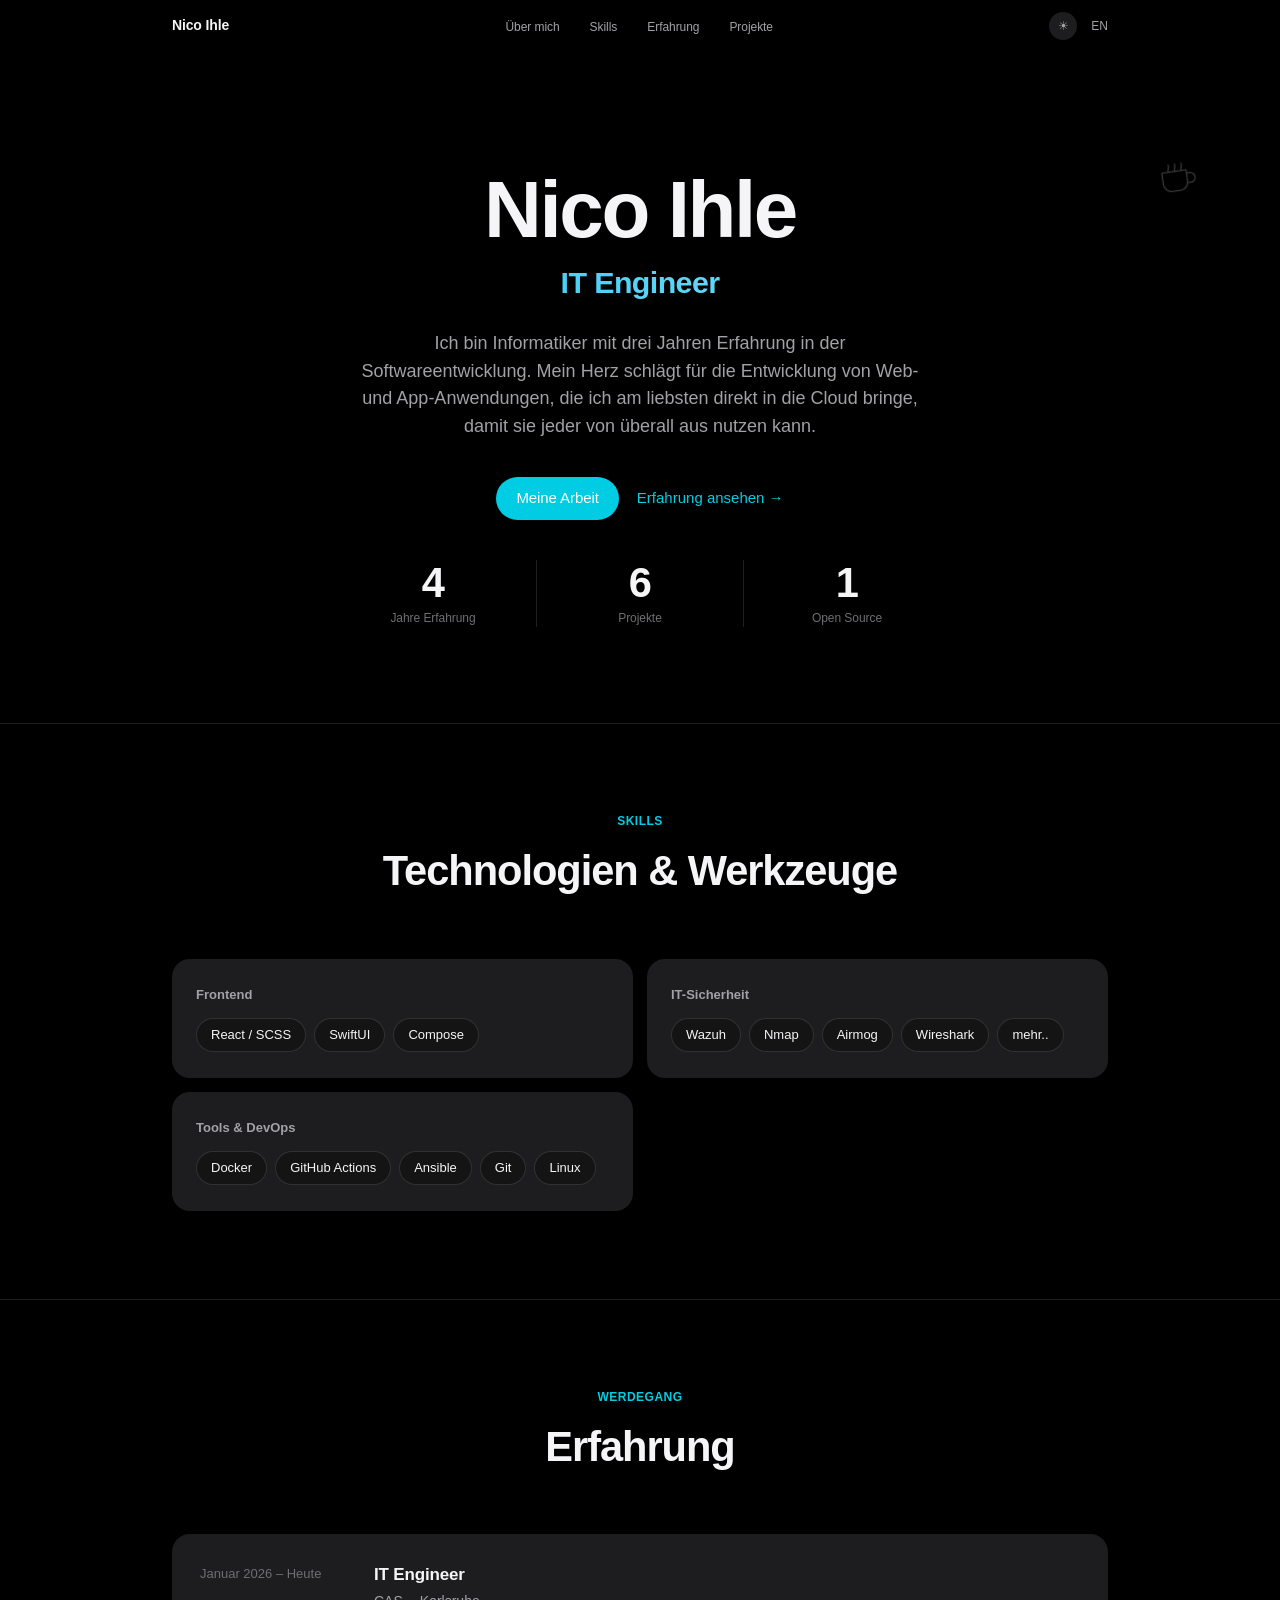
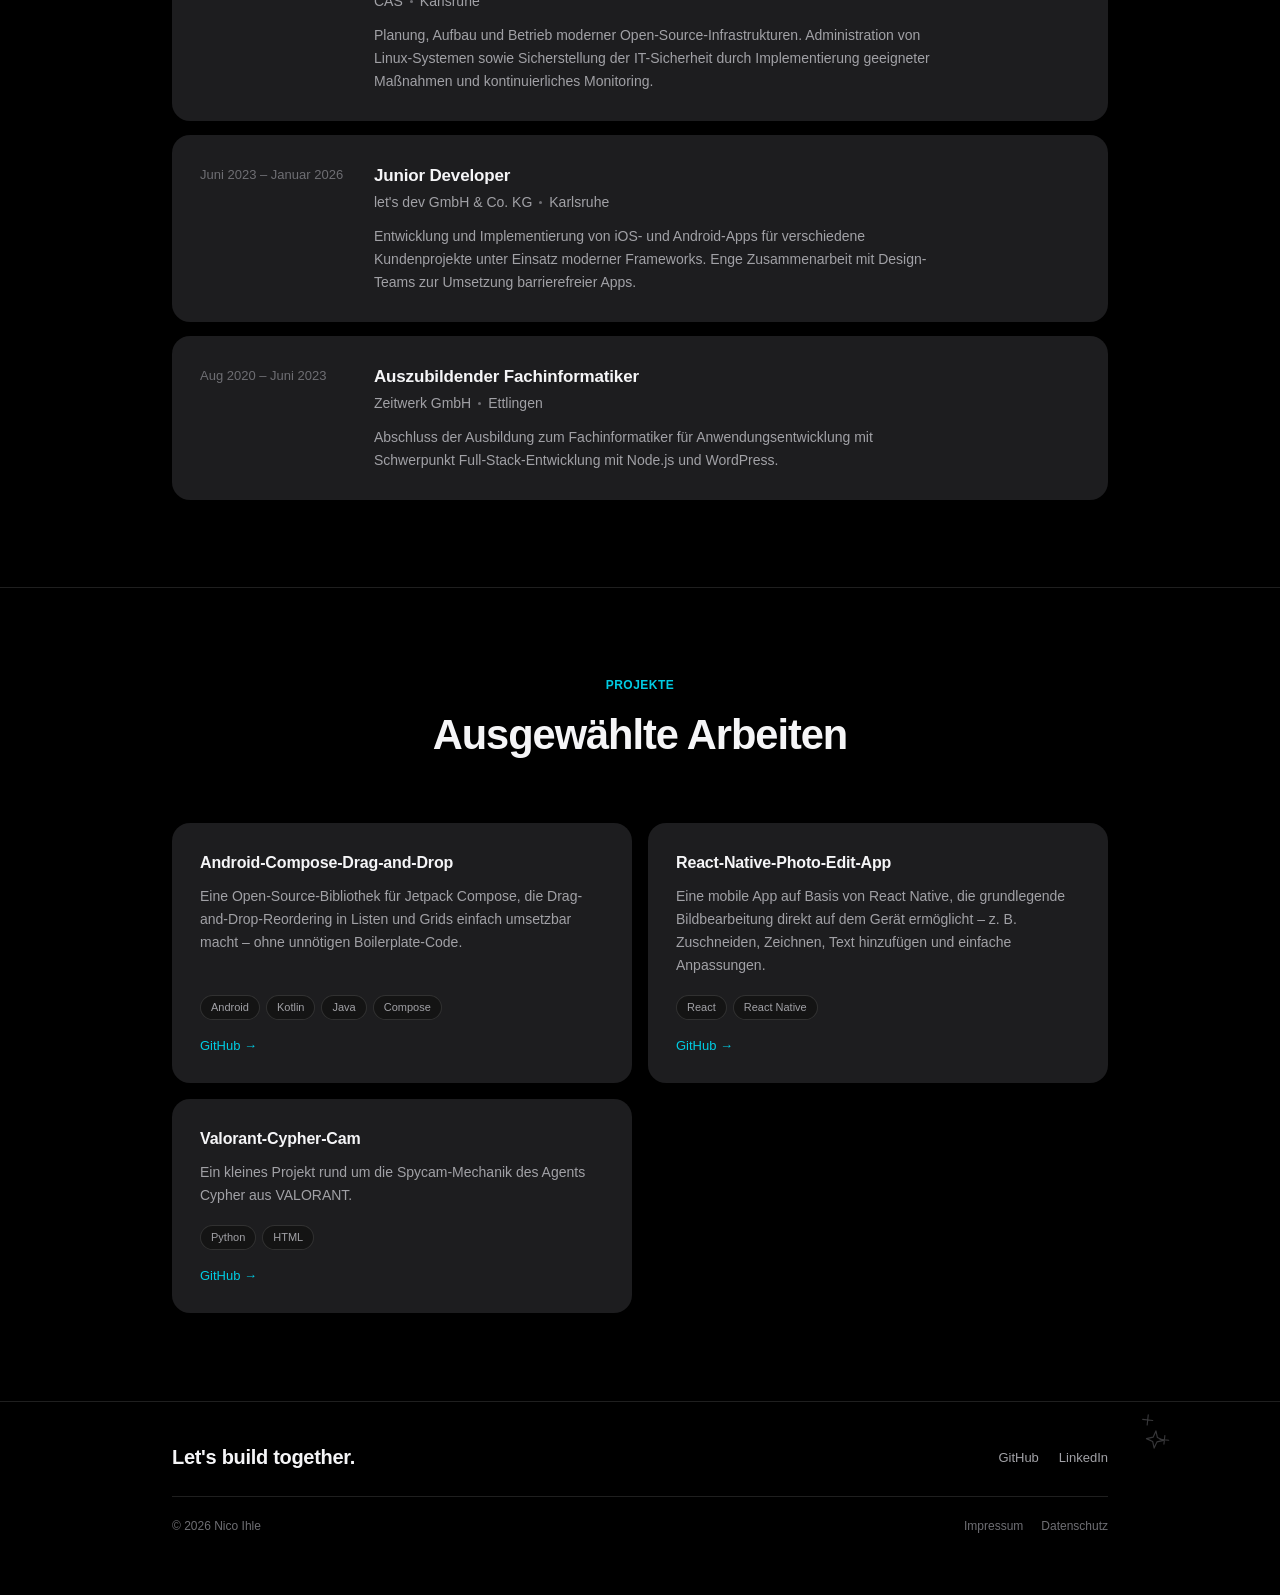
==== commit 07671479: "fix merge" ====
--- a/index.html
+++ b/index.html
@@ -614,7 +614,7 @@
     <div class="role">IT Engineer</div>
     <p class="bio">
     Ich bin Informatiker mit drei Jahren Erfahrung in der Softwareentwicklung. Mein Herz schlägt für die Entwicklung von Web- und App-Anwendungen, die ich am liebsten direkt in die Cloud bringe, damit sie jeder von überall aus nutzen kann.
-    </p>
+</p>
     <div class="hero-actions">
       <a class="btn-primary" href="#projects">Meine Arbeit</a>
       <a class="btn-ghost" href="#experience">Erfahrung ansehen →</a>
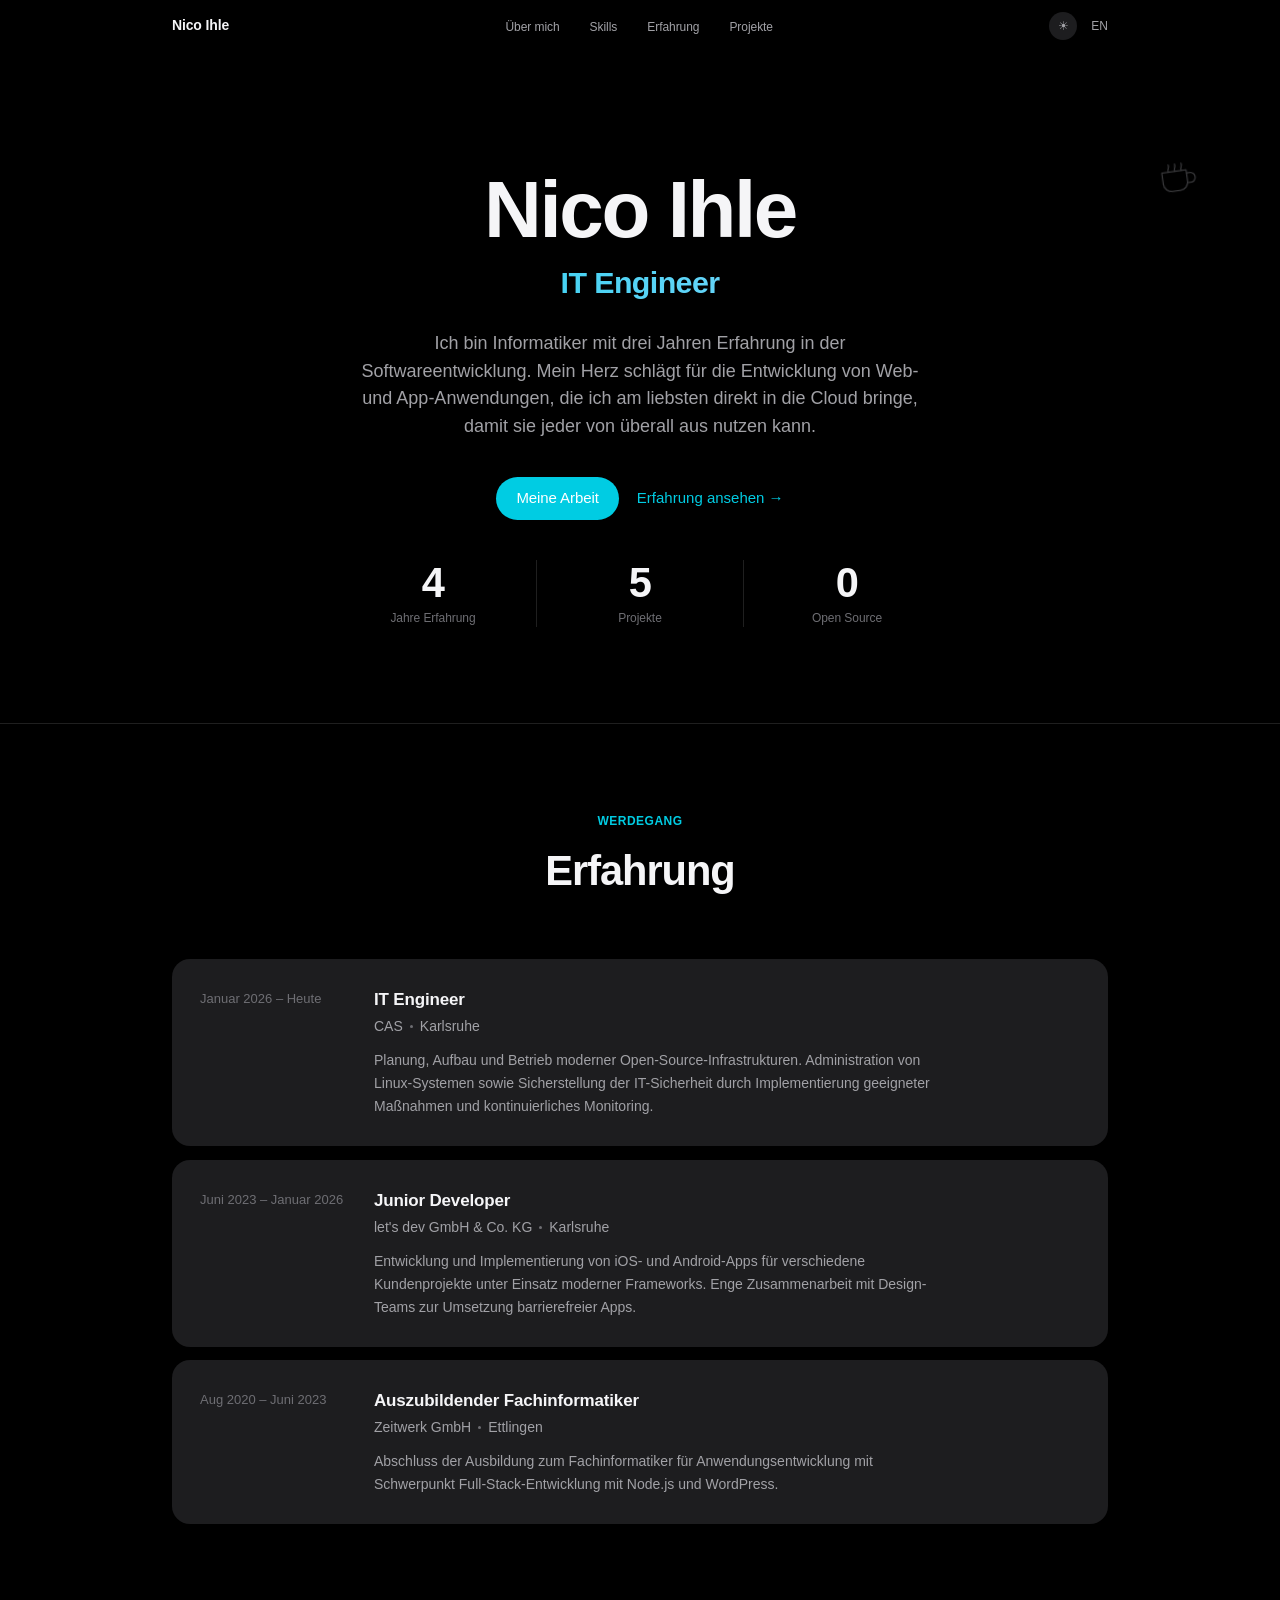
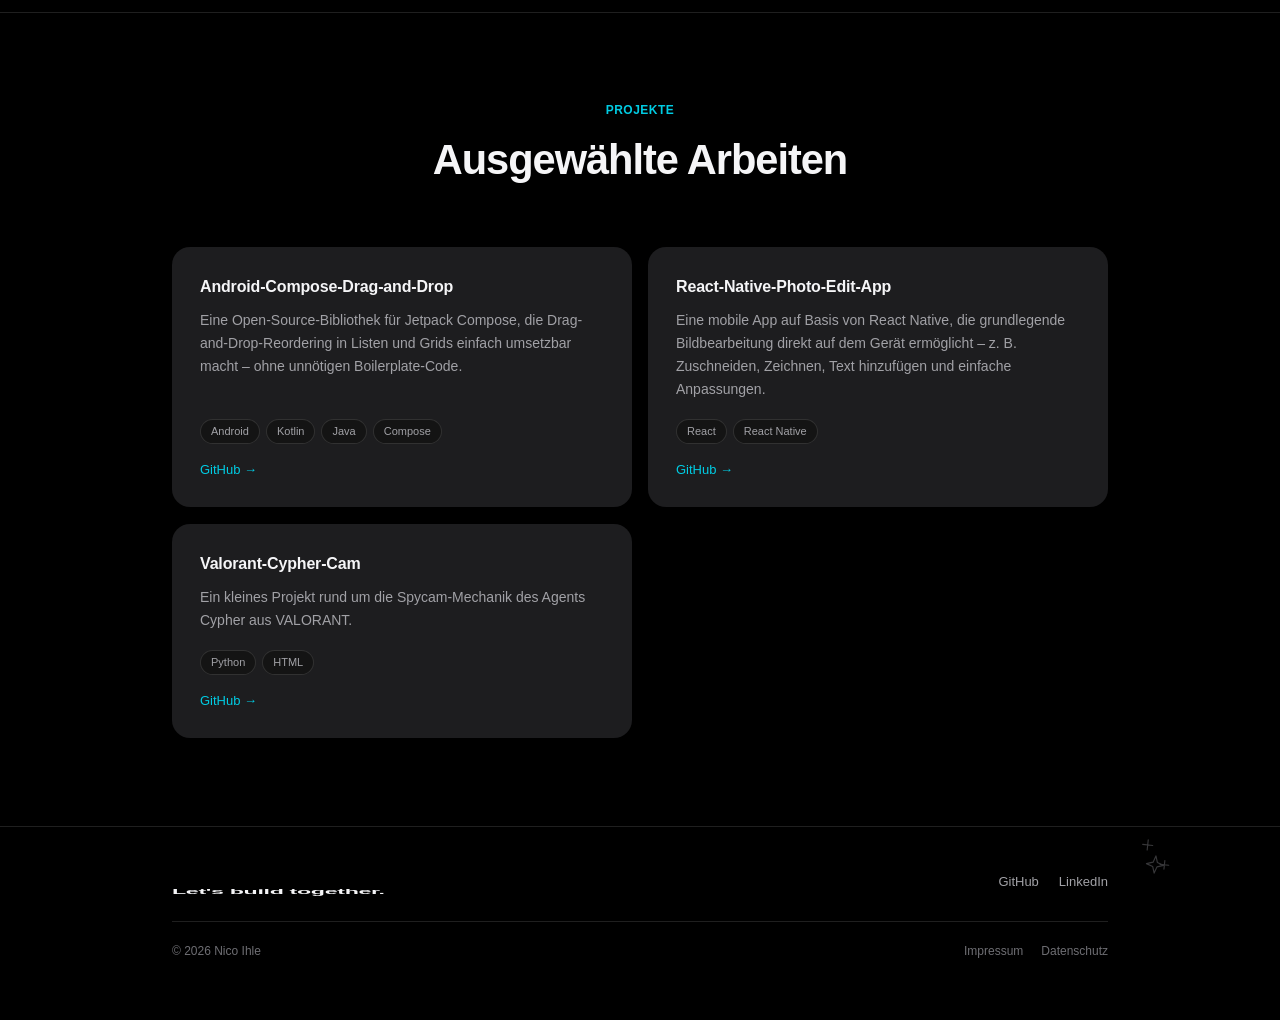
==== commit 1f226823: "Feat: update" ====
--- a/index.html
+++ b/index.html
@@ -637,7 +637,9 @@
   </div>
 </section>
 
+
 <!-- SKILLS -->
+<!-- 
 <div class="section reveal" id="skills">
   <div class="container">
     <div class="section-head">
@@ -649,20 +651,28 @@
       <div class="skills-card">
         <div class="skills-card-name">Frontend</div>
         <div class="skills-pills">
-          <span class="pill">React / SCSS</span>
+          <span class="pill">React/Angular / SCSS</span>
           <span class="pill">SwiftUI</span>
           <span class="pill">Compose</span>
+        </div>
+      </div>
+
+      <div class="skills-grid">
+      <div class="skills-card">
+        <div class="skills-card-name">Backend</div>
+        <div class="skills-pills">
+          <span class="pill">Spring-Boot</span>
+          <span class="pill">PHP</span>
         </div>
       </div>
 
       <div class="skills-card">
         <div class="skills-card-name">IT-Sicherheit</div>
         <div class="skills-pills">
-          <span class="pill">Wazuh</span>
+          <span class="pill">SIEM/Monitoring</span>
           <span class="pill">Nmap</span>
           <span class="pill">Airmog</span>
           <span class="pill">Wireshark</span>
-          <span class="pill">mehr..</span>
         </div>
       </div>
 
@@ -670,6 +680,7 @@
         <div class="skills-card-name">Tools &amp; DevOps</div>
         <div class="skills-pills">
           <span class="pill">Docker</span>
+          <span class="pill">Jenkins</span>
           <span class="pill">GitHub Actions</span>
           <span class="pill">Ansible</span>
           <span class="pill">Git</span>
@@ -678,7 +689,7 @@
       </div>
     </div>
   </div>
-</div>
+</div> -->
 
 <!-- EXPERIENCE -->
 <div class="section reveal" id="experience">
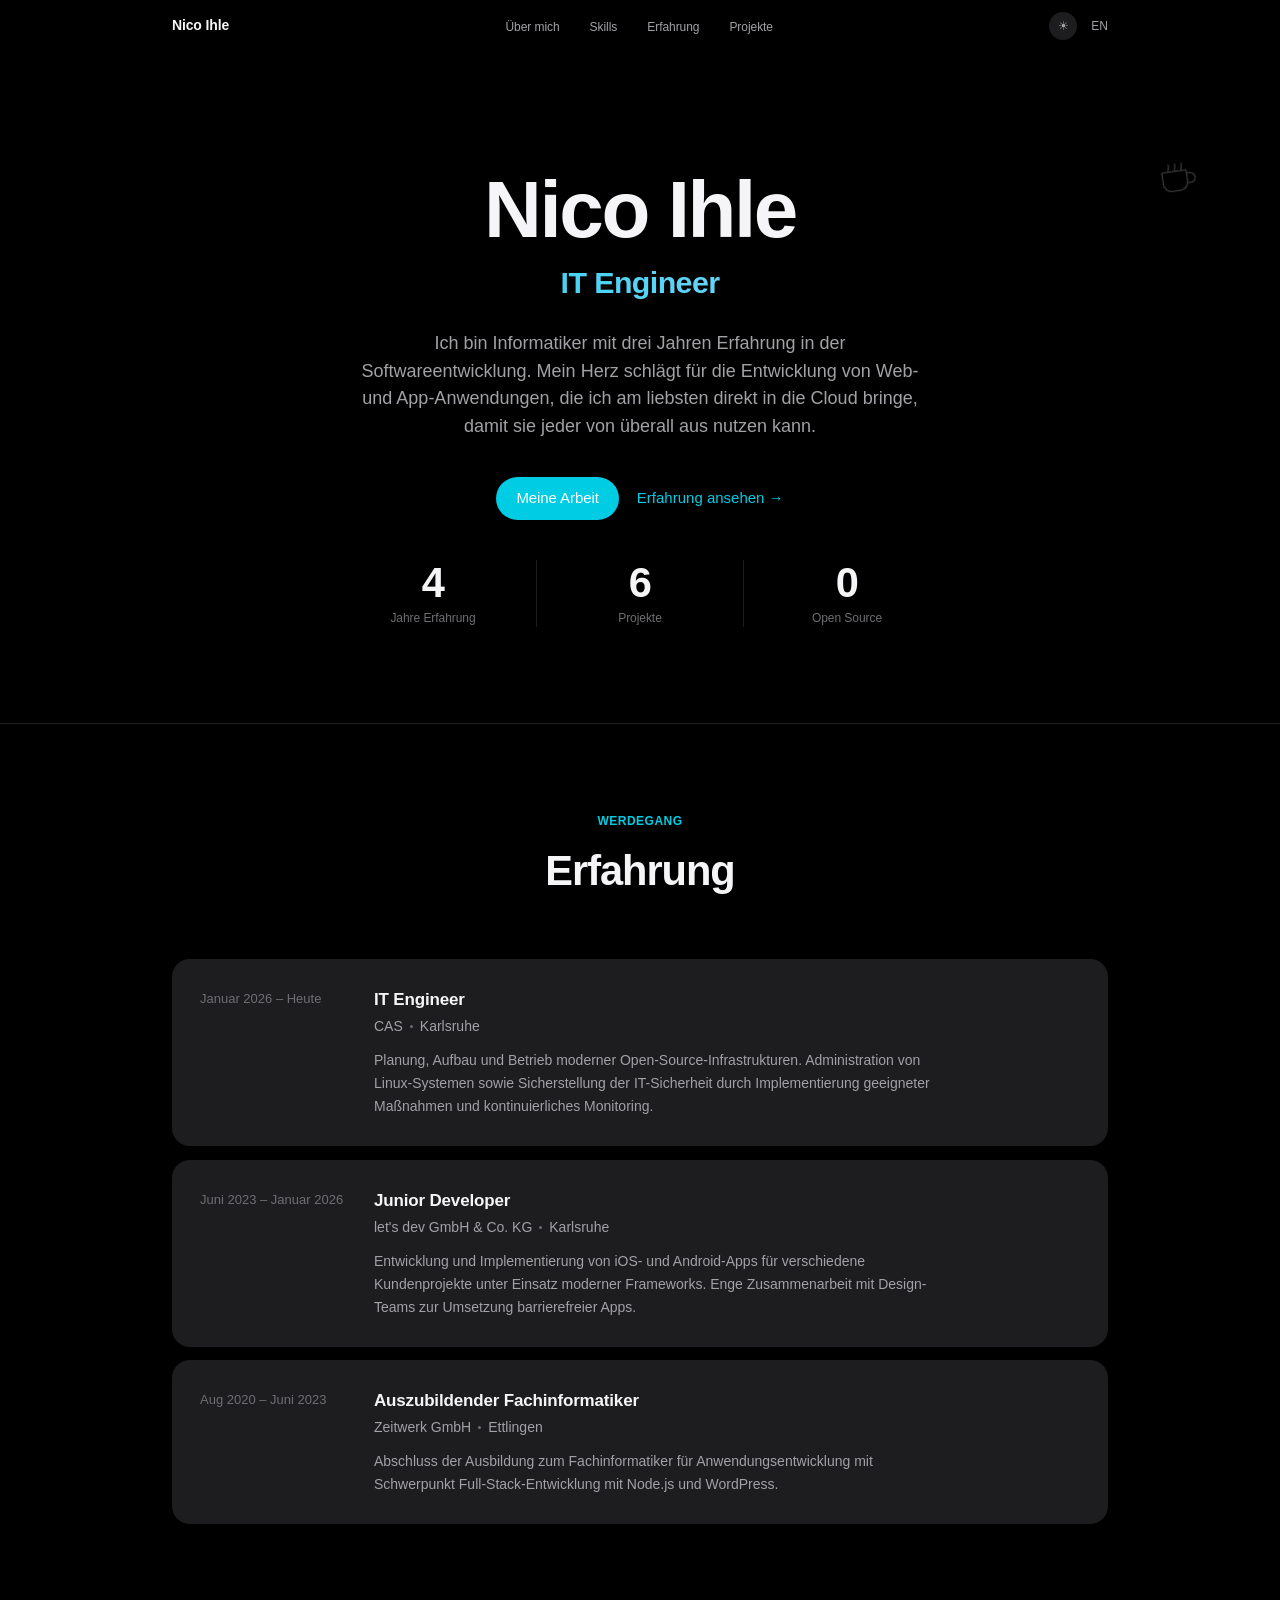
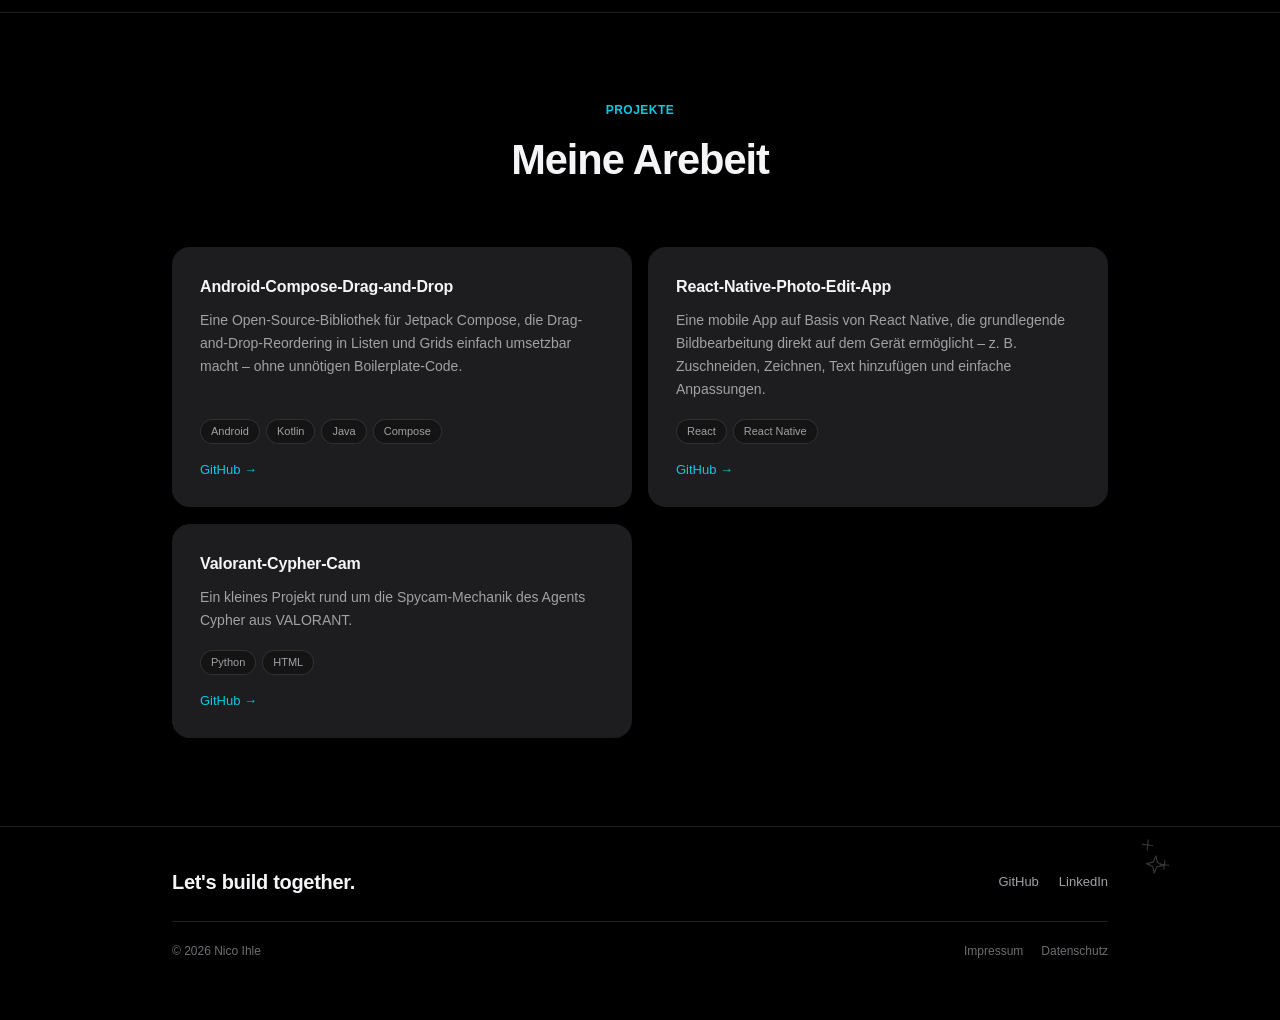
==== commit 0ff80465: "Feat: update" ====
--- a/index.html
+++ b/index.html
@@ -741,7 +741,7 @@
   <div class="container">
     <div class="section-head">
       <div class="eyebrow">Projekte</div>
-      <div class="section-title">Ausgewählte Arbeiten</div>
+      <div class="section-title">Meine Arebeit</div>
     </div>
 
     <div class="proj-grid">
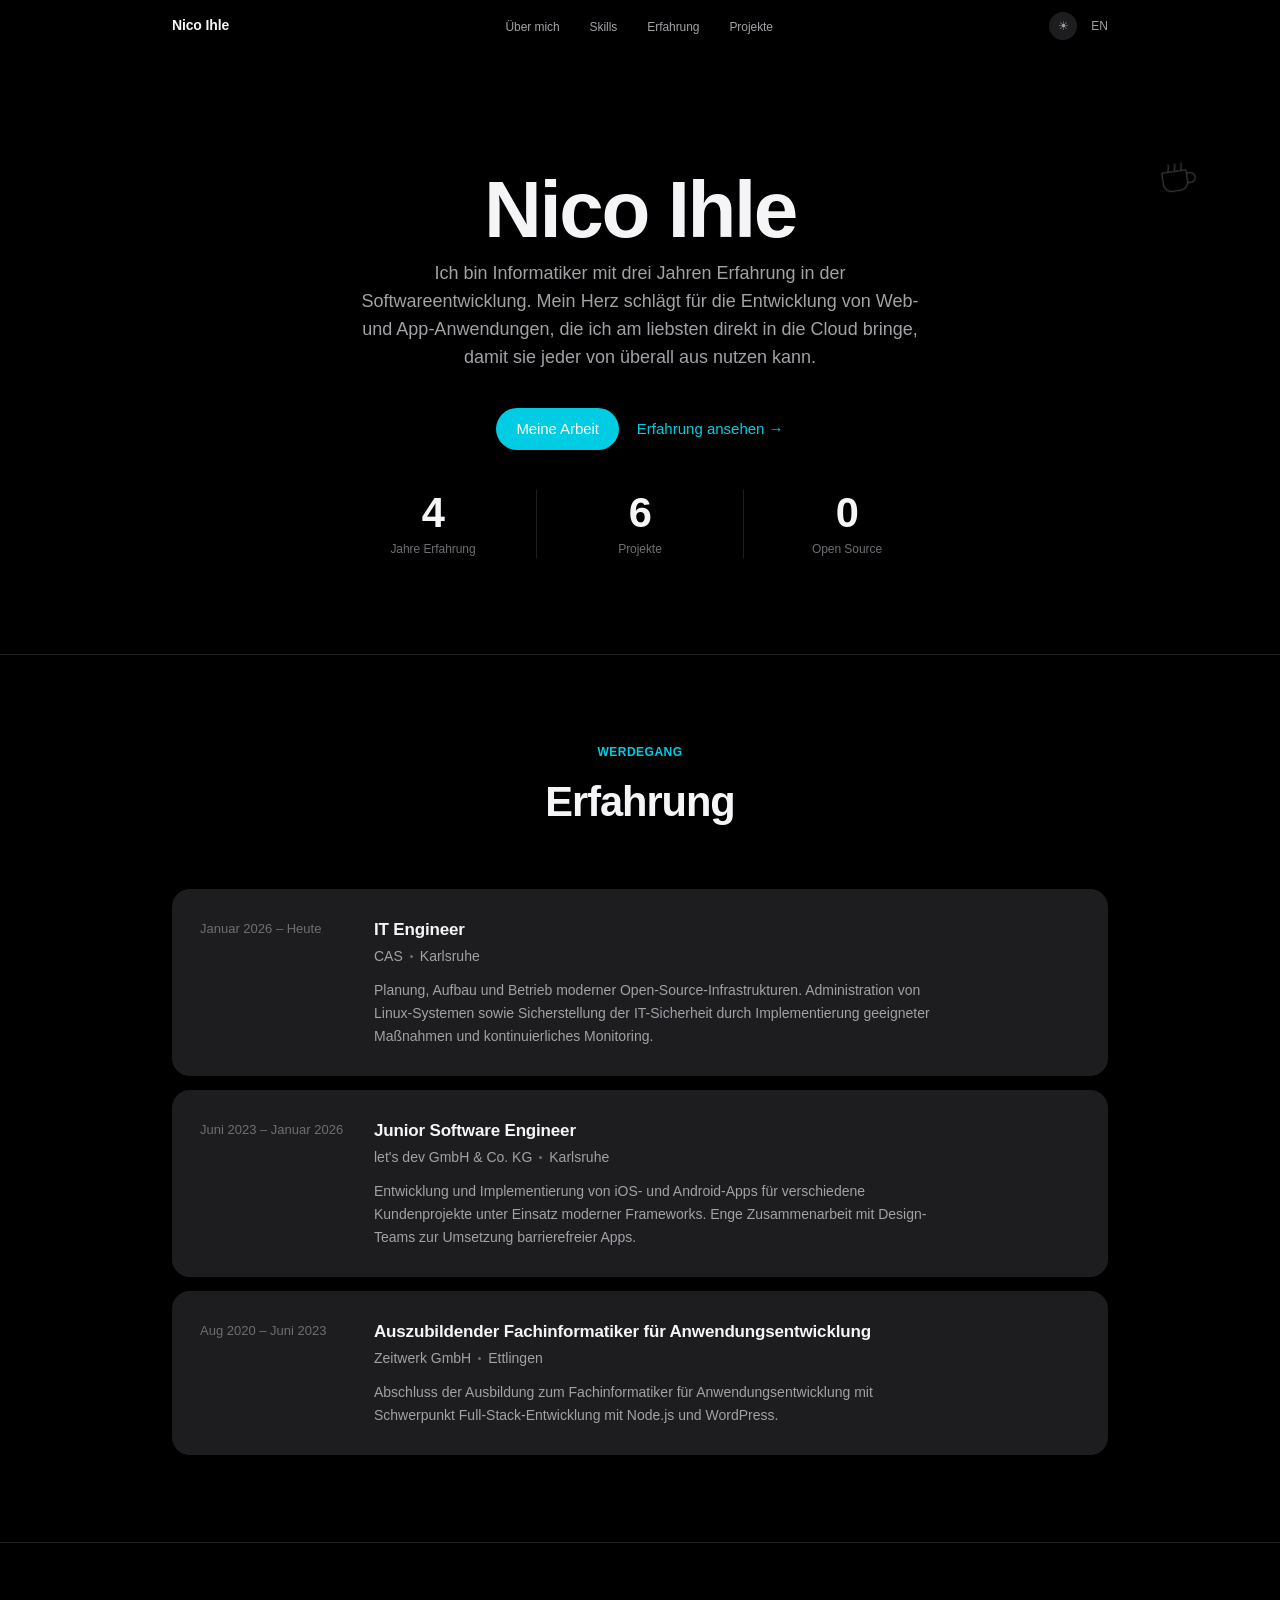
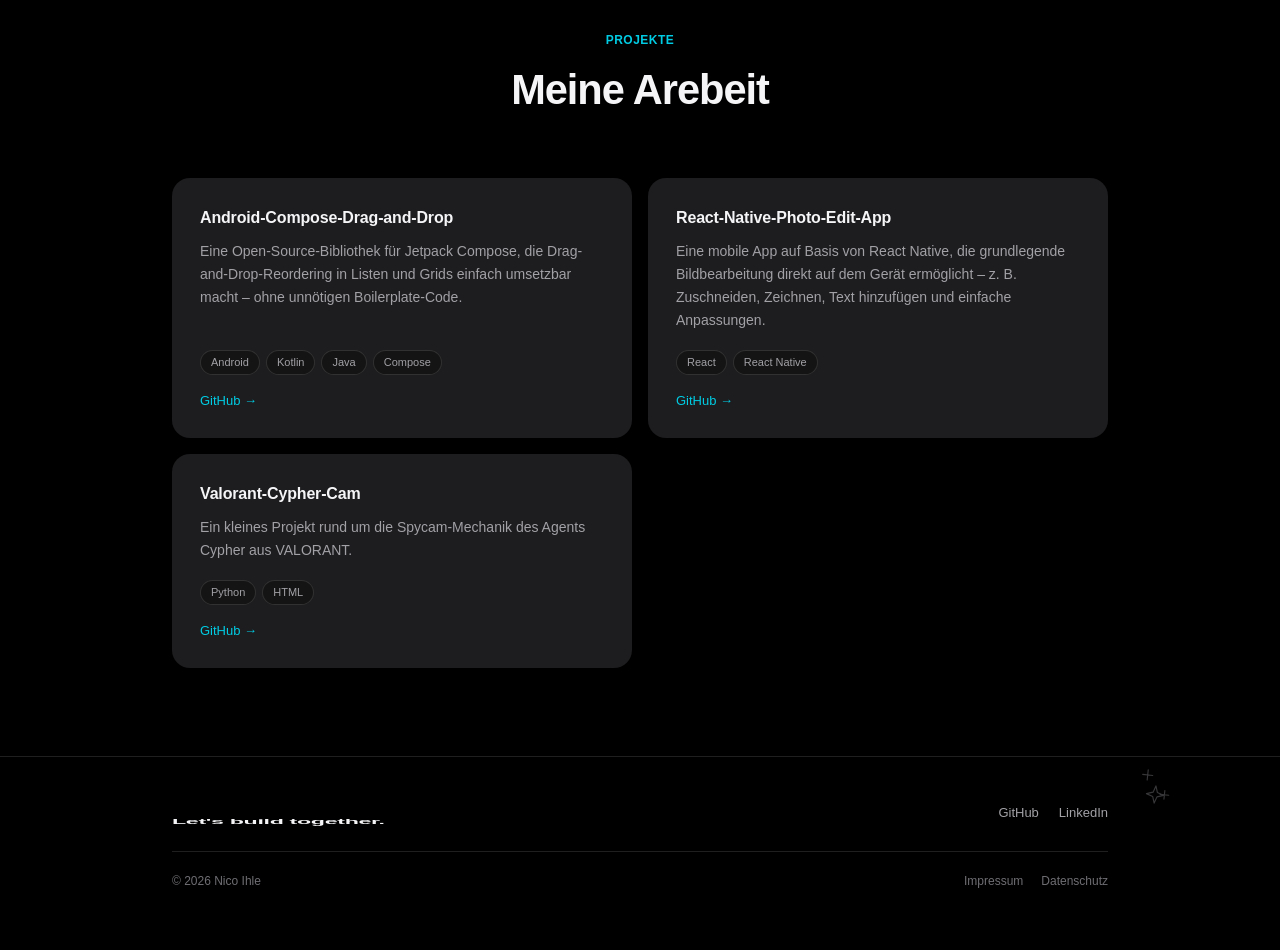
==== commit 7e3e52a8: "update text" ====
--- a/index.html
+++ b/index.html
@@ -3,7 +3,7 @@
 <head>
 <meta http-equiv="Content-Type" content="text/html; charset=UTF-8">
 <meta name="viewport" content="width=device-width, initial-scale=1.0">
-<title>Nico Ihle | IT Engineer</title>
+<title>Nico Ihle</title>
 <style>
   *, *::before, *::after { box-sizing: border-box; margin: 0; padding: 0; }
 
@@ -611,7 +611,6 @@
   </div>
   <div class="container">
     <h1>Nico Ihle</h1>
-    <div class="role">IT Engineer</div>
     <p class="bio">
     Ich bin Informatiker mit drei Jahren Erfahrung in der Softwareentwicklung. Mein Herz schlägt für die Entwicklung von Web- und App-Anwendungen, die ich am liebsten direkt in die Cloud bringe, damit sie jeder von überall aus nutzen kann.
 </p>
@@ -714,7 +713,7 @@
       <div class="exp-item">
         <div class="exp-date">Juni 2023 – Januar 2026</div>
         <div>
-          <div class="exp-role">Junior Developer</div>
+          <div class="exp-role">Junior Software Engineer</div>
           <div class="exp-company">let's dev GmbH &amp; Co. KG<span class="exp-dot"></span>Karlsruhe</div>
           <div class="exp-desc">
             Entwicklung und Implementierung von iOS- und Android-Apps für verschiedene Kundenprojekte unter Einsatz moderner Frameworks. Enge Zusammenarbeit mit Design-Teams zur Umsetzung barrierefreier Apps.
@@ -725,7 +724,7 @@
       <div class="exp-item">
         <div class="exp-date">Aug 2020 – Juni 2023</div>
         <div>
-          <div class="exp-role">Auszubildender Fachinformatiker</div>
+          <div class="exp-role">Auszubildender Fachinformatiker für Anwendungsentwicklung</div>
           <div class="exp-company">Zeitwerk GmbH<span class="exp-dot"></span>Ettlingen</div>
           <div class="exp-desc">
             Abschluss der Ausbildung zum Fachinformatiker für Anwendungsentwicklung mit Schwerpunkt Full-Stack-Entwicklung mit Node.js und WordPress.
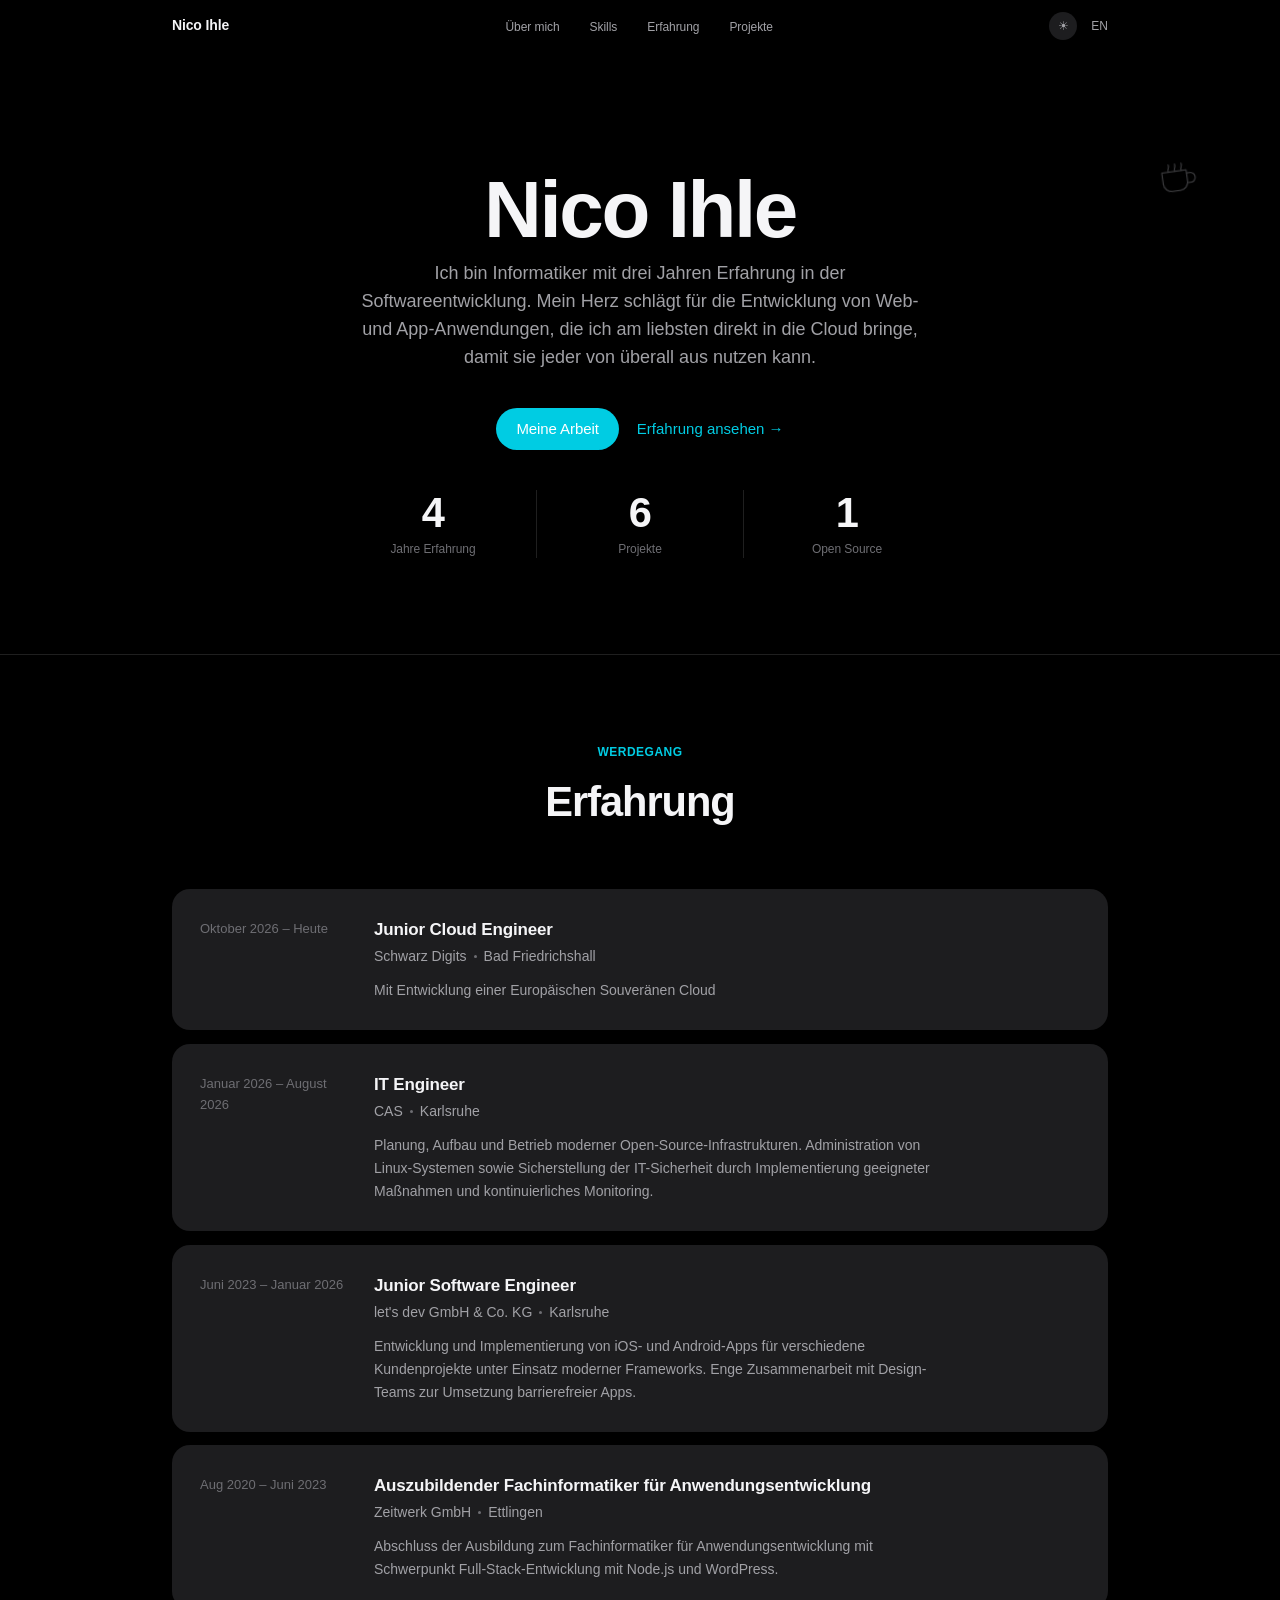
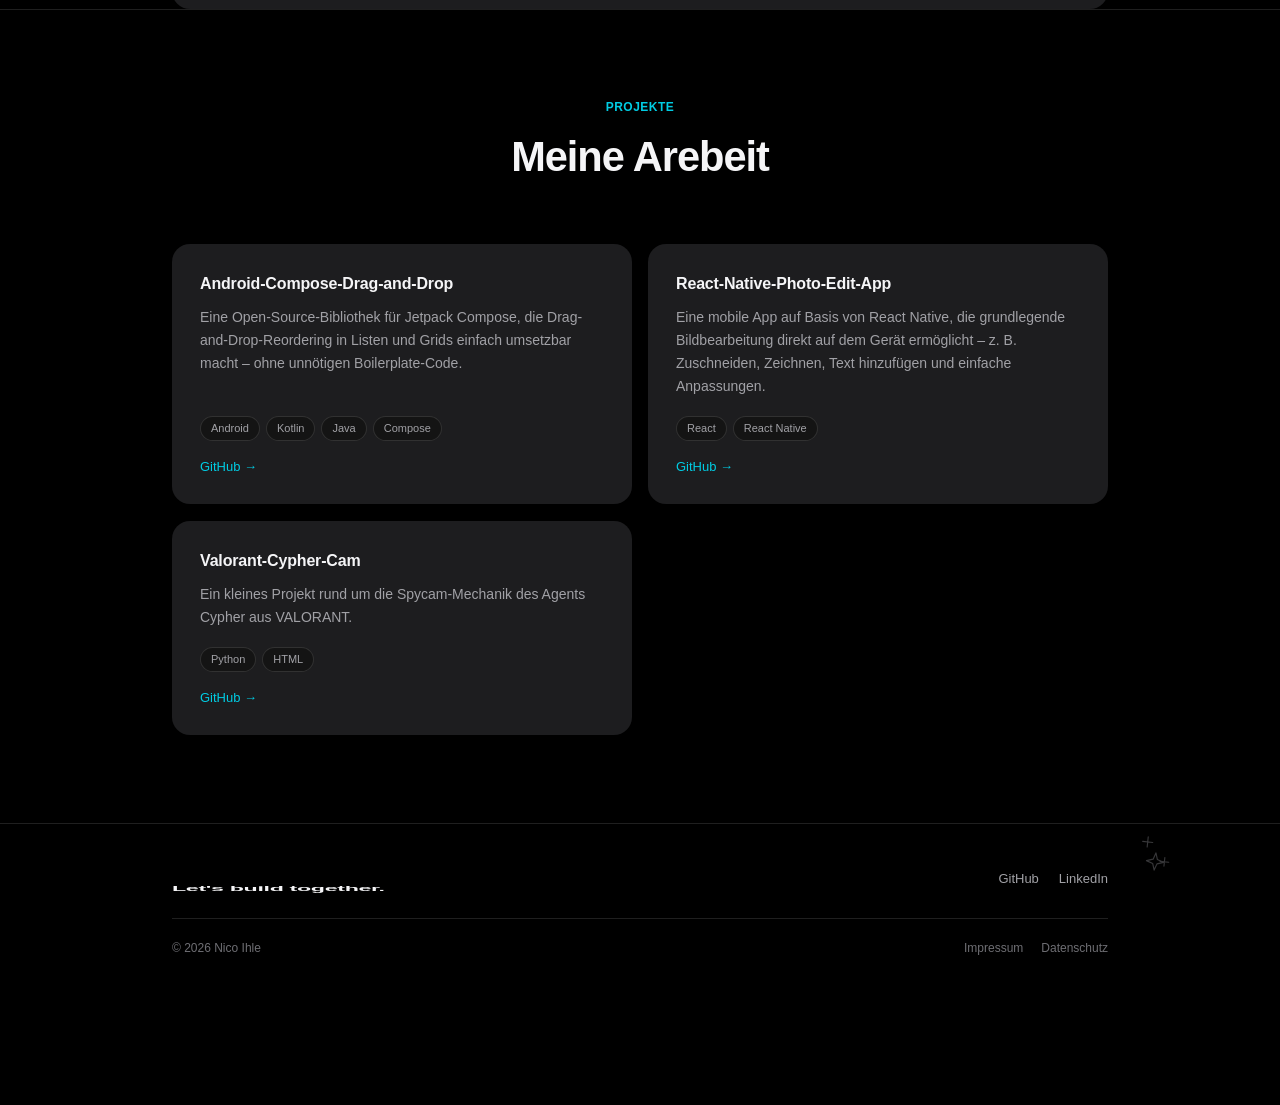
==== commit 252badfb: "Feat: update work experiance" ====
--- a/index.html
+++ b/index.html
@@ -698,9 +698,21 @@
       <div class="section-title">Erfahrung</div>
     </div>
 
+      <div class="exp-list">
+      <div class="exp-item">
+        <div class="exp-date">Oktober 2026 – Heute</div>
+        <div>
+          <div class="exp-role">Junior Cloud Engineer</div>
+          <div class="exp-company">Schwarz Digits<span class="exp-dot"></span>Bad Friedrichshall</div>
+          <div class="exp-desc">
+            Mit Entwicklung einer Europäischen Souveränen Cloud 
+          </div>
+        </div>
+      </div>
+
     <div class="exp-list">
       <div class="exp-item">
-        <div class="exp-date">Januar 2026 – Heute</div>
+        <div class="exp-date">Januar 2026 – August 2026</div>
         <div>
           <div class="exp-role">IT Engineer</div>
           <div class="exp-company">CAS<span class="exp-dot"></span>Karlsruhe</div>
